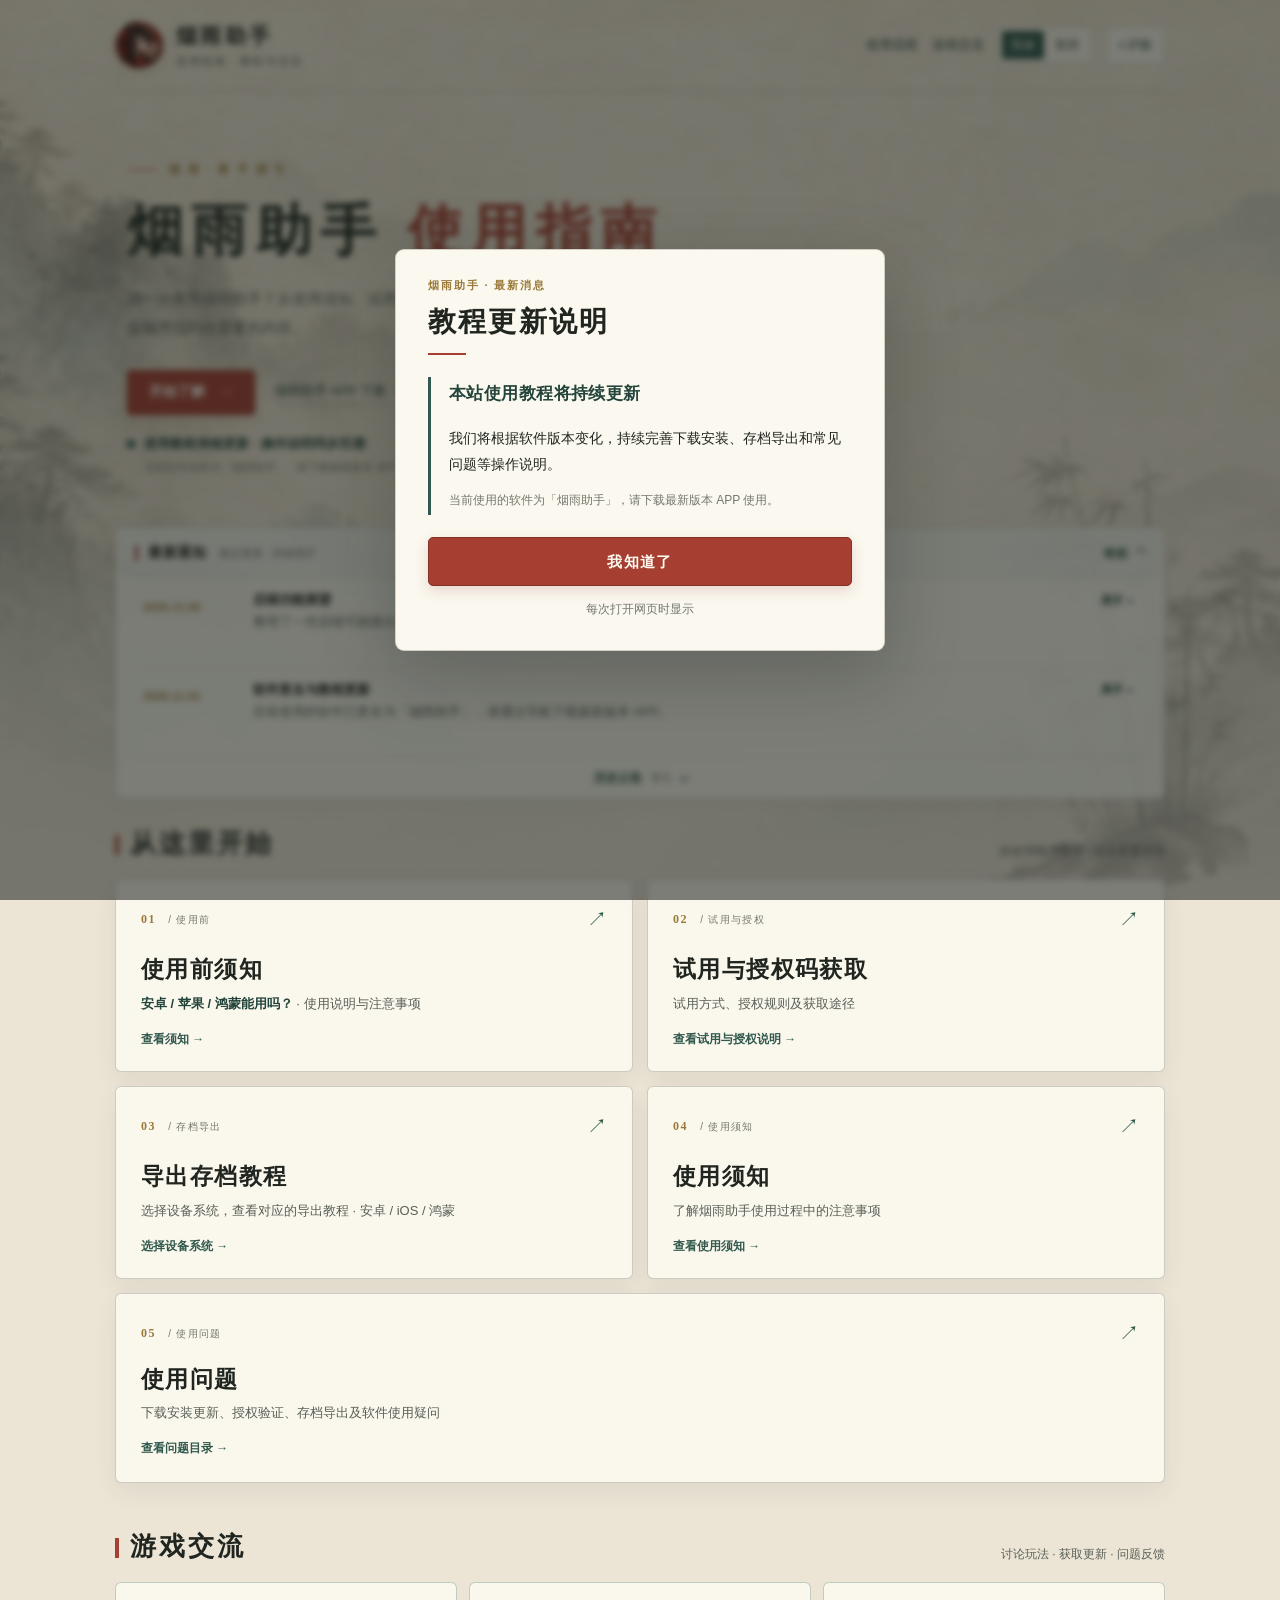
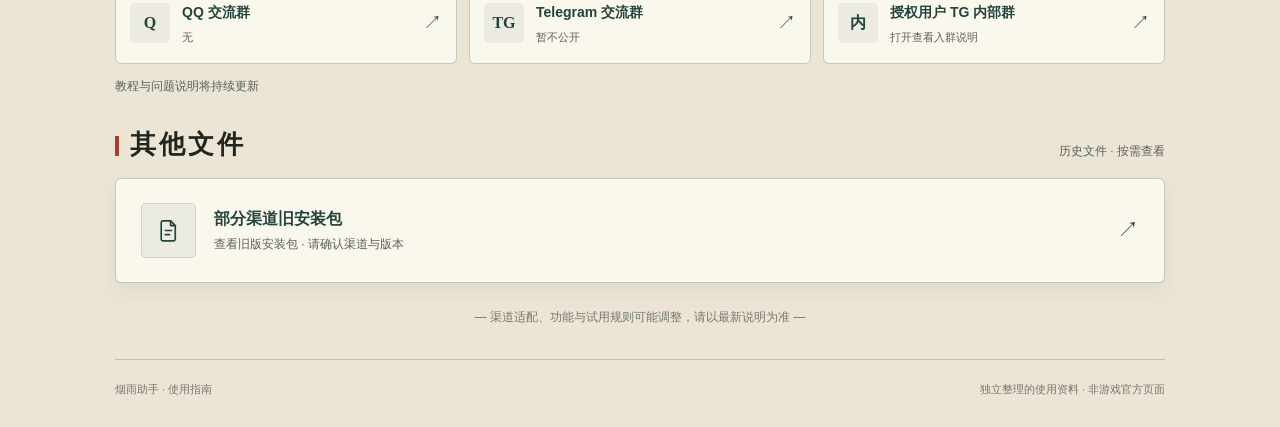
==== index.html @ 17c1c752 "Add files via upload" ====
<!DOCTYPE html>

<html data-theme="bright" lang="zh-CN">
<head>
<meta charset="utf-8"/>
<meta content="width=device-width,initial-scale=1" name="viewport"/>
<meta content="#ece5d6" name="theme-color"/>
<meta content="烟雨助手使用指南：使用前须知、试用与授权码获取、安卓/iOS/鸿蒙存档导出教程、使用须知、使用问题与游戏交流。" name="description"/>
<title>烟雨助手 · 使用指南</title>
<link href="assets/app-icon.png" rel="icon" type="image/png"/>
<link href="style.css?v=20261106-sales-reopen" rel="stylesheet"/>
</head>
<body>
<div class="wrap">
<header class="topbar">
<a aria-label="烟雨助手使用指南首页" class="brand" href="#top"><img alt="烟雨助手图标" class="brand-logo" src="assets/app-icon.png"/><span class="brand-titles"><span class="brand-title">烟雨助手</span><span class="brand-sub">使用指南 · 教程与交流</span></span></a>
<nav aria-label="页面导航" class="toplinks"><a href="#start">使用流程</a><a href="#community">游戏交流</a><div aria-label="语言切换" class="lang-switch" role="group"><button aria-pressed="true" class="lang-option" data-lang="simplified" type="button">简体</button><button aria-pressed="false" class="lang-option" data-lang="traditional" type="button">繁體</button></div><button aria-pressed="false" class="theme-btn" id="themeButton" type="button">☾ 护眼</button></nav>
</header>
<main id="top">
<section aria-labelledby="heroTitle" class="hero">
<div>
<div class="eyebrow">烟 雨 · 新 手 指 引</div>
<h1 id="heroTitle">烟雨助手 <em>使用指南</em></h1>
<p>第一次使用烟雨助手？从使用须知、试用授权到存档导出，<br class="desktop-only"/>按顺序找到你需要的内容。</p>
<div class="hero-actions"><a class="main-button" href="#start">开始了解 <span aria-hidden="true">→</span></a><button class="secondary-link download-trigger" data-modal="downloadModal" type="button">烟雨助手 APP 下载 ↗</button></div>
<div class="hero-micro-news" aria-label="网站动态">
  <p class="status-note"><span class="status-dot"></span><span id="heroSalesStatus">使用教程持续更新 · 操作说明同步完善</span></p>
  <p class="hero-update-note" id="heroUpdateNote">当前软件名称为「烟雨助手」 · 请下载最新版本 APP 使用</p>
</div>
</div>
</section>
<!-- 最新通知栏：默认展开，仅显示最新两条；历史公告可继续展开。正文在 config.js 的 bulletin.items 修改。 -->
<section class="bulletin-section" aria-label="最新通知">
  <details class="notice-board" id="latestBulletin" open>
    <summary class="notice-board-header">
      <span class="notice-board-heading"><span class="notice-board-accent" aria-hidden="true"></span><strong data-config-text="bulletin.title">最新通知</strong></span>
      <span class="notice-board-hint">最近更新 · 持续维护</span>
      <span class="notice-board-action"><span class="notice-board-action-text">收起</span><span class="notice-board-chevron" aria-hidden="true"></span></span>
    </summary>
    <div class="notice-board-content">
      <div class="notice-board-latest" id="latestNoticeList" aria-label="最近两条通知">
        <!-- 备用内容：正常访问时，script.js 根据 config.js 自动生成通知 -->
        <article class="notice-item">
          <div class="notice-item-meta"><time datetime="2026-11-05">2026.11.05</time></div>
          <div class="notice-item-main"><strong class="notice-item-title">后续功能展望</strong><p class="notice-item-text">整理了一些后续可能推出或优化的功能方向，供大家参考。具体功能和上线安排尚未确定，请以实际更新为准。</p></div>
        </article>
      </div>
      <details class="notice-history" id="historyBulletin">
        <summary class="notice-history-summary"><span>历史公告</span><span class="notice-history-count" id="historyBulletinCount"></span><span class="notice-history-chevron" aria-hidden="true"></span></summary>
        <div class="notice-history-list" id="historyNoticeList" aria-label="历史通知列表"><p class="notice-history-empty">暂无历史公告</p></div>
      </details>
    </div>
  </details>
</section>
<section aria-labelledby="flowTitle" class="flow-section" id="start">
<div class="section-head"><h2 id="flowTitle">从这里开始</h2><p>按使用顺序整理 · 点击查看详情</p></div>
<div class="card-grid">
<button class="nav-card" data-modal="noticeModal" type="button"><span class="card-head"><span class="num">01 <i>/ 使用前</i></span><span class="card-arrow">↗</span></span><span class="card-title">使用前须知</span><span class="card-desc">
  <strong style="color:var(--pine-deep);font-weight:700;">安卓 / 苹果 / 鸿蒙能用吗？</strong> · 使用说明与注意事项
</span><span class="card-foot">查看须知 →</span></button>
<button class="nav-card" data-modal="licenseModal" type="button"><span class="card-head"><span class="num">02 <i>/ 试用与授权</i></span><span class="card-arrow">↗</span></span><span class="card-title">试用与授权码获取</span><span class="card-desc">试用方式、授权规则及获取途径</span><span class="card-foot">查看试用与授权说明 →</span></button>
<button class="nav-card" data-modal="exportModal" id="exportCard" type="button"><span class="card-head"><span class="num">03 <i>/ 存档导出</i></span><span class="card-arrow">↗</span></span><span class="card-title">导出存档教程</span><span class="card-desc">选择设备系统，查看对应的导出教程 · 安卓 / iOS / 鸿蒙</span><span class="card-foot">选择设备系统 →</span></button>
<button class="nav-card feature-card" data-modal="featureModal" type="button"><span class="card-head"><span class="num">04 <i>/ 使用须知</i></span><span class="card-arrow">↗</span></span><span class="card-title">使用须知</span><span class="card-desc">了解烟雨助手使用过程中的注意事项</span><span class="card-foot">查看使用须知 →</span></button>
<button class="nav-card wide-card faq-entry" data-modal="faqModal" id="faqCard" type="button">
  <span class="card-head"><span class="num">05 <i>/ 使用问题</i></span><span class="card-arrow">↗</span></span>
  <span class="card-title">使用问题</span>
  <span class="card-desc">下载安装更新、授权验证、存档导出及软件使用疑问</span>
  <span class="card-foot">查看问题目录 →</span>
</button>
</div>
</section>
<section aria-labelledby="communityTitle" class="community" id="community"><div class="section-head"><h2 id="communityTitle">游戏交流</h2><p>讨论玩法 · 获取更新 · 问题反馈</p></div>
<div class="community-choices">
<button type="button" class="community-choice" id="qqCommunityButton" data-modal="qqCommunityModal">
<span class="community-icon">Q</span><span class="community-copy"><strong>QQ 交流群</strong><small data-config-text="community.qqCard">无</small></span><span class="community-arr">↗</span>
</button>
<button type="button" class="community-choice" id="tgCommunityButton" data-modal="tgCommunityModal">
<span class="community-icon">TG</span><span class="community-copy"><strong>Telegram 交流群</strong><small data-config-text="community.tgCard">暂不公开</small></span><span class="community-arr">↗</span>
</button>
<button type="button" class="community-choice" id="internalCommunityButton" data-modal="internalCommunityModal">
<span class="community-icon">内</span><span class="community-copy"><strong>授权用户 TG 内部群</strong><small data-config-text="community.internalCard">打开查看入群说明</small></span><span class="community-arr">↗</span>
</button>
</div>
<div class="community-bottom"><span id="communitySalesNote" data-config-text="sales.communityNote">教程与问题说明将持续更新</span></div></section>
<!-- 其他文件：文字和网址统一在 config.js 中修改；结构在此维护 -->
<section class="other-files" id="otherFiles" aria-labelledby="otherFilesTitle">
  <div class="section-head">
    <h2 id="otherFilesTitle" data-config-text="legacyFiles.heading">其他文件</h2>
    <p data-config-text="legacyFiles.caption">历史文件 · 按需查看</p>
  </div>
  <a class="other-file-card" href="#" id="legacyPackageLink" rel="noopener noreferrer" target="_blank">
    <span class="other-file-icon" aria-hidden="true">
      <svg viewBox="0 0 24 24" width="25" height="25" fill="none" stroke="currentColor" stroke-width="1.6" stroke-linecap="round" stroke-linejoin="round">
        <path d="M6.5 2.75H14l4.5 4.5v13A1.75 1.75 0 0 1 16.75 22h-10A1.75 1.75 0 0 1 5 20.25V4.5a1.75 1.75 0 0 1 1.5-1.75Z" />
        <path d="M14 2.75v4.5h4.5M9 12h6M9 16h4" />
      </svg>
    </span>
    <span class="other-file-copy">
      <strong data-config-text="legacyFiles.title">部分渠道旧安装包</strong>
      <small data-config-text="legacyFiles.description">查看旧版安装包 · 请确认渠道与版本</small>
    </span>
    <span class="other-file-arrow" aria-hidden="true">↗</span>
  </a>
</section>
<p class="bottom-tip">— 渠道适配、功能与试用规则可能调整，请以最新说明为准 —</p>
</main>
<footer class="footer"><span>烟雨助手 · 使用指南</span><span>独立整理的使用资料 · 非游戏官方页面</span></footer>
</div>
<dialog aria-labelledby="noticeTitle" class="modal" id="noticeModal"><div class="modal-top"><span class="modal-kicker">01 / 使用前须知</span><button aria-label="关闭" class="close" data-close="" type="button">×</button></div><div class="modal-body"><h2 id="noticeTitle">使用前须知</h2><p>第一次使用前，请先了解以下内容：</p>
<div style="margin: 22px 0 28px;">
<div style="margin-bottom: 22px;">
<div style="font-size: 19px; font-weight: bold; color: #294b40; margin-bottom: 8px;">
      ① 使用支持情况
    </div>
<div style="font-size: 15px; line-height: 1.9; color: #62665f;">
      不同系统及游戏渠道的适配情况可能发生变化，请查看下方「最新说明」中的《关于适配渠道」。
      一般所有系统的所有渠道后续都可以使用。
    </div>
</div>
<div>
<div style="font-size: 19px; font-weight: bold; color: #294b40; margin-bottom: 8px;">
      ② 授权码使用
    </div>
<div style="font-size: 15px; line-height: 1.9; color: #62665f;">
      关于授权码的使用规则、绑定方式及注意事项，请观看下方「最新说明」中的快速入门视频。
    </div>
</div>
</div>
<div class="modal-actions"><a class="main-button" href="#" id="noticeIntroLink" rel="noopener noreferrer" target="_blank">查看初次使用说明 ↗</a><button class="ghost-btn" data-close="" type="button">返回导航</button></div></div></dialog>
<dialog aria-labelledby="featureTitle" class="modal" id="featureModal">
  <div class="modal-top"><span class="modal-kicker">04 / 使用须知</span><button aria-label="关闭" class="close" data-close="" type="button">×</button></div>
  <div class="modal-body feature-modal-body">
    <h2 id="featureTitle">使用须知</h2>
    <p class="feature-summary">查看烟雨助手使用过程中的相关说明和注意事项，使用前建议先了解。</p>
    <div class="modal-actions">
      <a class="main-button" href="#" id="trialLink" rel="noopener noreferrer" target="_blank">查看使用须知 ↗</a>
      <button class="ghost-btn" data-close="" type="button">返回导航</button>
    </div>
  </div>
</dialog>
<dialog aria-labelledby="licenseTitle" class="modal" id="licenseModal">
  <div class="modal-top"><span class="modal-kicker">02 / 试用与授权</span><button aria-label="关闭" class="close" data-close="" type="button">×</button></div>
  <div class="modal-body">
    <h2 id="licenseTitle">试用与授权码获取</h2>
    <p class="license-intro">选择需要了解的内容，查看对应规则和获取方式。</p>
    <div aria-label="试用与授权码入口" class="license-choices">
      <a class="license-choice license-choice-guide" href="#" id="trialGuideLink" rel="noopener noreferrer" target="_blank">
        <span class="license-choice-index">2.1 / 试用</span>
        <strong>试用说明</strong>
        <small>了解试用方式与体验规则</small>
        <span aria-hidden="true" class="license-choice-arrow">↗</span>
      </a>
      <a class="license-choice license-choice-guide" href="#" id="licenseGuideLink" rel="noopener noreferrer" target="_blank">
        <span class="license-choice-index">2.2 / 授权</span>
        <strong>授权码获取</strong>
        <small>期限、次数、绑定规则及获取方式</small>
        <span aria-hidden="true" class="license-choice-arrow">↗</span>
      </a>
    </div>
    <!-- 店铺恢复购买：仅在 02 弹窗保留购买入口，网址由 config.js 中 storeUrl 管理 -->
    <div class="store-entry-row" aria-label="店铺入口">
      <span class="store-entry-caption" data-config-text="sales.entryPrefix">店铺入口</span>
      <a class="store-entry-link" id="storeLink" href="#" target="_blank" rel="noopener noreferrer" aria-label="前往闲鱼店铺购买授权码">
        <span data-config-text="sales.entryName">闲鱼店铺</span>
        <span class="store-entry-status" data-config-text="sales.badge">开放购买</span>
        <span class="store-entry-arrow" aria-hidden="true">↗</span>
      </a>
    </div>
    <p class="license-state-note" id="licenseStateNotice" data-config-text="sales.notice" role="status">授权码已恢复购买，可点击闲鱼店铺查看详情。</p>
    <div class="modal-actions"><button class="ghost-btn" data-close="" type="button">返回导航</button></div>
  </div>
</dialog>
<dialog aria-labelledby="exportModalTitle" class="modal export-modal" id="exportModal">
<div class="modal-top"><span class="modal-kicker">03 / 存档导出教程</span><button aria-label="关闭" class="close" data-close="" type="button">×</button></div>
<div class="modal-body">
<h2 id="exportModalTitle">请选择设备系统</h2>
<p class="export-intro">选择自己的设备系统，查看对应教程。</p>
<div class="export-options">
<a class="export-option" href="#" id="androidTutorialLink" rel="noopener noreferrer" target="_blank"><span class="export-symbol">安</span><span class="export-option-text"><strong>安卓</strong><small>Android · 查看导出教程</small></span><span aria-hidden="true" class="export-arrow">↗</span></a>
<a class="export-option" href="#" id="iosTutorialLink" rel="noopener noreferrer" target="_blank"><span class="export-symbol">苹</span><span class="export-option-text"><strong>苹果</strong><small>iOS · 查看导出教程</small></span><span aria-hidden="true" class="export-arrow">↗</span></a>
<a class="export-option" href="#" id="harmonyTutorialLink" rel="noopener noreferrer" target="_blank"><span class="export-symbol">鸿</span><span class="export-option-text"><strong>鸿蒙</strong><small>HarmonyOS · 查看相关说明</small></span><span aria-hidden="true" class="export-arrow">↗</span></a>
</div><div class="export-assistance">
<span class="export-assistance-caption">不方便自己操作？</span>
<a class="export-option export-option-manual" href="#" id="manualTutorialLink" rel="noopener noreferrer" target="_blank">
<span class="export-symbol">代</span><span class="export-option-text"><strong>人工代导</strong><small>人工代导专用入口 · 您只需等待结果</small></span><span aria-hidden="true" class="export-arrow">↗</span>
</a>
</div>
<p class="export-note">使用前请确认渠道支持情况，教程存在不代表当前已适配。</p>
<div class="modal-actions"><button class="ghost-btn" data-close="" type="button">返回导航</button></div>
</div>
</dialog>

<dialog aria-labelledby="faqModalTitle" class="modal faq-modal" id="faqModal">
  <div class="modal-top"><span class="modal-kicker">05 / 使用问题</span><button aria-label="关闭" class="close" data-close="" type="button">×</button></div>
  <div class="modal-body">
    <h2 id="faqModalTitle">使用问题目录</h2>
    <p class="faq-modal-intro">选择遇到的问题类型，查看对应说明。</p>
    <nav class="faq-directory" aria-label="使用问题分类">
      <a class="faq-directory-link" href="#" id="faqDownloadLink" target="_blank" rel="noopener noreferrer">
        <span class="faq-directory-num">01</span><span class="faq-directory-copy"><strong>下载 / 安装 / 更新问题</strong><small>下载失败、安装异常、无法更新等</small></span><span class="faq-directory-arrow" aria-hidden="true">↗</span>
      </a>
      <a class="faq-directory-link" href="#" id="faqLicenseVerifyLink" target="_blank" rel="noopener noreferrer">
        <span class="faq-directory-num">02</span><span class="faq-directory-copy"><strong>授权码验证失败问题</strong><small>验证卡住、验证报错、无法进入软件等</small></span><span class="faq-directory-arrow" aria-hidden="true">↗</span>
      </a>
      <a class="faq-directory-link" href="#" id="faqExportFailureLink" target="_blank" rel="noopener noreferrer">
        <span class="faq-directory-num">03</span><span class="faq-directory-copy"><strong>导出存档失败问题</strong><small>捕获异常、导出报错、无法获取存档等</small></span><span class="faq-directory-arrow" aria-hidden="true">↗</span>
      </a>
      <a class="faq-directory-link" href="#" id="faqUsageLink" target="_blank" rel="noopener noreferrer">
        <span class="faq-directory-num">04</span><span class="faq-directory-copy"><strong>软件使用问题</strong><small>功能不会用、操作疑问、结果看不懂等</small></span><span class="faq-directory-arrow" aria-hidden="true">↗</span>
      </a>
    </nav>
    <p class="faq-modal-note">打开说明文档后，可通过文档目录查看对应章节。</p>
    <div class="modal-actions">
      <a class="main-button" href="#" id="faqMore" target="_blank" rel="noopener noreferrer">查看完整问题说明 ↗</a>
      <button class="ghost-btn" data-close="" type="button">返回导航</button>
    </div>
  </div>
</dialog>

<dialog class="modal community-info-modal" id="qqCommunityModal" aria-labelledby="qqCommunityTitle">
  <div class="modal-top"><span class="modal-kicker">游戏交流 / QQ</span><button type="button" class="close" data-close aria-label="关闭">×</button></div>
  <div class="modal-body"><h2 id="qqCommunityTitle">QQ 交流群</h2>
    <p data-config-text="community.qqModal">无 QQ 交流群。</p>
    <div class="modal-actions"><button class="ghost-btn" type="button" data-close>返回导航</button></div>
  </div>
</dialog>
<dialog class="modal community-info-modal" id="tgCommunityModal" aria-labelledby="tgCommunityTitle">
  <div class="modal-top"><span class="modal-kicker">游戏交流 / Telegram</span><button type="button" class="close" data-close aria-label="关闭">×</button></div>
  <div class="modal-body"><h2 id="tgCommunityTitle">Telegram 交流群</h2>
    <p data-config-text="community.tgModal">暂不公开，有需要的小伙伴自己找群友拉一下吧。</p>
    <div class="modal-actions"><button class="ghost-btn" type="button" data-close>返回导航</button></div>
  </div>
</dialog>
<dialog class="modal community-info-modal" id="internalCommunityModal" aria-labelledby="internalCommunityTitle">
  <div class="modal-top"><span class="modal-kicker">游戏交流 / Telegram</span><button type="button" class="close" data-close aria-label="关闭">×</button></div>
  <div class="modal-body"><h2 id="internalCommunityTitle">授权用户 TG 内部群</h2>
    <p data-config-text="community.internalModal">已有授权用户的 Telegram 内部交流群，付费用户请在 TG 交流群联系机器人“步惊云”入群。</p>
    <div class="modal-actions"><button class="ghost-btn" type="button" data-close>返回导航</button></div>
  </div>
</dialog>
<dialog aria-labelledby="downloadTitle" class="modal" id="downloadModal">
<div class="modal-top"><span class="modal-kicker">烟雨助手 · 下载说明</span><button aria-label="关闭" class="close" data-close="" type="button">×</button></div>
<div class="modal-body">
<h2 id="downloadTitle">烟雨助手 APP 下载</h2>
<p>点击下方按钮，将前往烟雨助手 APP 下载页面。</p>
<div class="guide-box download-help">
<strong>下载链接打不开怎么办？</strong>
<ol>
<li><b>在微信、QQ、闲鱼 等应用内打不开：</b>尝试选择“在浏览器中打开”，或复制下载链接到手机自带浏览器、Chrome、Edge 等浏览器。</li>
<li><b>页面无法加载或下载失败：</b>检查网络连接、稍后重试或进群拿安装包。</li>
<li><b>安装时出现安全提示：</b>询问AI如何避免被电脑当成威胁（比如短暂关掉360安全中心等）。</li>
</ol>
</div>
<div class="modal-actions">
<a class="main-button" href="#" id="appDownloadLink" rel="noopener noreferrer" target="_blank">前往下载 ↗</a>
<button class="ghost-btn" id="copyDownloadLink" type="button">复制下载链接</button>
<button class="ghost-btn" data-close="" type="button">返回导航</button>
</div>
<p aria-live="polite" class="smallprint" id="downloadHint" role="status">如无法直接打开，可复制链接后在浏览器中粘贴访问。</p>
<p class="download-url-fallback" hidden="" id="downloadUrlFallback"></p>
</div>
</dialog>
<!-- 教程更新说明：文字在 config.js 的 editableTexts.announcement 中统一维护 -->
<dialog aria-labelledby="dailyAnnouncementTitle" aria-describedby="dailyAnnouncementCopy" class="modal daily-announcement-modal" id="dailyAnnouncementModal">
  <div class="modal-top">
    <span class="modal-kicker" data-config-text="announcement.kicker">烟雨助手 · 最新消息</span>
  </div>
  <div class="modal-body">
    <h2 id="dailyAnnouncementTitle" data-config-text="announcement.title" tabindex="-1" autofocus>教程更新说明</h2>
    <div class="daily-announcement-copy" id="dailyAnnouncementCopy">
      <p class="announcement-lead" data-config-text="announcement.line1">本站使用教程将持续更新</p>
      <p class="announcement-secondary" data-config-text="announcement.line2">我们将根据软件版本变化，持续完善下载安装、存档导出和常见问题等操作说明。</p>
      <p class="announcement-tertiary" data-config-text="announcement.line3">当前使用的软件为「烟雨助手」，请下载最新版本 APP 使用。</p>
    </div>
    <div class="modal-actions">
      <button class="main-button" data-close="" data-config-text="announcement.confirm" type="button">我知道了</button>
    </div>
    <p class="daily-announcement-hint" data-config-text="announcement.hint">每次打开网页时显示</p>
  </div>
</dialog>
<script src="config.js?v=20261106-sales-reopen"></script><script src="lang-map.js"></script><script src="script.js?v=20261106-sales-reopen"></script>
</body></html>
---- style.css ----
/* 观星导航：从所提供客户端的水墨视觉体系提取配色，重新设计网页布局 */
:root{color-scheme:light;--paper:#ece5d6;--paper-raised:#fbf8ef;--paper-soft:#e8dfcd;--ink:#20251f;--muted:#596057;--muted-light:#74786d;--line:rgba(40,50,43,.22);--pine:#31594d;--pine-deep:#23443b;--red:#a63f31;--red-deep:#843126;--gold:#9a7838;--shadow:rgba(57,48,36,.12);--serif:"Noto Serif CJK SC","Noto Serif SC","Source Han Serif SC","Songti SC",STSong,serif;--sans:"Noto Sans CJK SC","Noto Sans SC","Microsoft YaHei","PingFang SC",sans-serif}
*{box-sizing:border-box}html{scroll-behavior:smooth}body{min-width:320px;margin:0;background:var(--paper);color:var(--ink);font-family:var(--sans);line-height:1.7;isolation:isolate;position:relative}body::before{content:"";position:fixed;inset:0;z-index:-2;background:linear-gradient(180deg,rgba(236,229,214,.10),rgba(236,229,214,.20) 35%,var(--paper) 99%),url("assets/ink-mountains.webp") center top/cover no-repeat;opacity:.9;pointer-events:none}body::after{content:"";position:fixed;z-index:-1;right:0;bottom:0;width:min(42vw,550px);aspect-ratio:1326/1187;background:url("assets/ink-bamboo-slope.webp") right bottom/contain no-repeat;mix-blend-mode:multiply;opacity:.21;pointer-events:none}
button,a{font:inherit}button{cursor:pointer}a{color:inherit}button:focus-visible,a:focus-visible,summary:focus-visible{outline:2px solid var(--red);outline-offset:3px}button:disabled{cursor:not-allowed}.wrap{width:min(1050px,calc(100% - 52px));margin-inline:auto}.topbar{position:relative;z-index:2;display:flex;align-items:center;justify-content:space-between;gap:20px;min-height:92px;border-bottom:1px solid var(--line)}.brand{display:flex;align-items:center;gap:12px;text-decoration:none;min-width:0}.brand-logo{width:49px;height:49px;border-radius:50%;object-fit:cover;box-shadow:0 2px 10px rgba(83,42,28,.18)}.brand-titles{display:flex;flex-direction:column;line-height:1.2;gap:5px}.brand-title{font:700 21px var(--serif);letter-spacing:.16em}.brand-sub{font-size:11px;color:var(--muted);letter-spacing:.14em}.toplinks{display:flex;align-items:center;gap:23px}.toplinks a{text-decoration:none;color:var(--pine-deep);font-size:13px;white-space:nowrap}.toplinks a:hover{color:var(--red)}.theme-btn{border:1px solid var(--line);border-radius:4px;background:rgba(251,248,239,.8);color:var(--pine-deep);padding:7px 12px;min-height:36px;font-size:12px;white-space:nowrap}.theme-btn:hover{border-color:var(--pine)}
.hero{display:flex;align-items:center;padding:68px 12px 55px;min-height:335px}.hero>div{max-width:680px}.eyebrow{display:flex;align-items:center;gap:12px;font-size:11px;font-weight:700;letter-spacing:.22em;color:var(--gold)}.eyebrow::before{content:"";width:30px;height:1px;background:var(--red)}.hero h1{margin:13px 0 14px;font:700 clamp(35px,4.7vw,56px)/1.4 var(--serif);letter-spacing:.15em;color:#202920;text-shadow:0 1px 0 rgba(255,255,255,.65)}.hero h1 em{font-style:normal;color:var(--red)}.hero p{margin:0;color:var(--muted);font-size:15px;line-height:1.95}.hero-actions{display:flex;align-items:center;gap:20px;margin-top:27px;flex-wrap:wrap}.main-button{display:inline-flex;align-items:center;justify-content:center;gap:14px;min-height:45px;border:1px solid var(--red-deep);border-radius:4px;background:var(--red);color:#fffaf0;padding:9px 21px;text-decoration:none;font-size:14px;font-weight:600;box-shadow:0 5px 14px rgba(132,49,38,.16);transition:background .2s,transform .2s}.main-button:hover{background:var(--red-deep);transform:translateY(-1px)}.secondary-link{font-size:13px;color:var(--pine-deep);text-decoration:none;border-bottom:1px solid rgba(49,89,77,.4);padding-bottom:2px}.secondary-link:hover{color:var(--red);border-color:var(--red)}.status-note{display:flex;align-items:center;gap:9px;margin-top:21px!important;color:var(--muted-light)!important;font-size:12px!important}.status-dot{width:7px;height:7px;display:inline-block;border-radius:50%;background:var(--pine);flex:none}
.section-head{display:flex;justify-content:space-between;align-items:end;gap:12px;margin-bottom:18px}.section-head h2{margin:0;font:700 26px var(--serif);letter-spacing:.11em}.section-head h2::before{content:"";display:inline-block;width:4px;height:20px;background:var(--red);margin-right:11px;vertical-align:-3px}.section-head p{margin:0;color:var(--muted);font-size:12px}.flow-section{scroll-margin-top:30px;padding-bottom:18px}.card-grid{display:grid;grid-template-columns:repeat(2,minmax(0,1fr));gap:14px}.nav-card{position:relative;display:flex;flex-direction:column;align-items:stretch;min-height:174px;padding:22px 25px;border:1px solid var(--line);border-radius:6px;background:rgba(251,248,239,.94);box-shadow:0 9px 24px rgba(57,48,36,.07);backdrop-filter:blur(5px);text-align:left;color:var(--ink);overflow:hidden;transition:background .18s,border-color .18s,box-shadow .18s,transform .18s}.nav-card:hover{border-color:rgba(49,89,77,.52);background:rgba(255,252,244,.98);box-shadow:0 12px 28px rgba(57,48,36,.12);transform:translateY(-2px)}.nav-card::after{content:"";position:absolute;left:25px;bottom:0;width:58px;height:2px;background:var(--red);transform:scaleX(0);transform-origin:left;transition:transform .2s}.nav-card:hover::after{transform:scaleX(1)}.nav-card .card-head{display:flex;align-items:center;justify-content:space-between}.num{color:var(--gold);font:700 12px var(--serif);letter-spacing:.12em}.num i{font-style:normal;font:400 10px var(--sans);letter-spacing:.13em;color:var(--muted-light);margin-left:8px}.card-arrow{color:var(--pine);font-size:20px;font-weight:300}.card-title{display:flex;align-items:center;gap:10px;margin-top:18px;font:700 23px var(--serif);letter-spacing:.06em}.card-desc{margin-top:8px;color:var(--muted);font-size:13px;line-height:1.65}.card-foot{margin-top:auto;padding-top:14px;font-size:12px;color:var(--pine);font-weight:600}.tiny-tag{display:inline-block;margin-left:4px;padding:2px 7px;border:1px solid rgba(166,63,49,.3);border-radius:3px;background:rgba(166,63,49,.07);color:var(--red-deep);font:500 11px var(--sans);letter-spacing:0;vertical-align:2px}.tiny-tag[hidden]{display:none}.wide-card{grid-column:1/-1;min-height:0;padding:0}.wide-trigger{display:block;width:100%;border:0;background:none;color:inherit;text-align:left;padding:22px 25px 24px;cursor:pointer}.wide-trigger .card-title{margin-top:14px}.wide-trigger .card-desc{margin-top:7px}.wide-trigger:hover .card-arrow{color:var(--red)}.wide-card[aria-expanded="true"]{border-color:rgba(49,89,77,.5)}.wide-card[aria-expanded="true"] .card-arrow{transform:rotate(180deg)}.expand-panel{border-top:1px solid var(--line);padding:17px 25px 21px;background:rgba(238,232,219,.48)}.expand-panel[hidden]{display:none}.platform-grid{display:grid;grid-template-columns:repeat(3,minmax(0,1fr));gap:11px}.platform-btn{display:flex;align-items:center;gap:12px;min-height:75px;padding:12px 14px;border:1px solid var(--line);border-radius:4px;background:rgba(251,248,239,.92);text-align:left;color:var(--ink);transition:border-color .15s,background .15s}.platform-btn:hover{border-color:var(--pine);background:var(--paper-raised)}.platform-symbol{flex:0 0 34px;height:34px;display:grid;place-items:center;border:1px solid rgba(49,89,77,.25);border-radius:4px;background:rgba(49,89,77,.065);color:var(--pine);font:700 17px var(--serif)}.platform-copy{display:flex;flex-direction:column;gap:2px;min-width:0}.platform-copy strong{font-size:14px}.platform-copy small{font-size:11px;color:var(--muted)}.panel-note{margin:13px 0 0;color:var(--muted);font-size:12px}.faq-list{display:grid;gap:0}.faq-list details{border-bottom:1px solid var(--line)}.faq-list details:last-child{border-bottom:0}.faq-list summary{cursor:pointer;min-height:48px;padding:10px 4px;font-size:14px;font-weight:600;color:var(--pine-deep)}.faq-list details p{margin:0 0 14px;padding:0 4px;color:var(--muted);font-size:13px;line-height:1.8}.more-link{display:inline-block;margin-top:15px;color:var(--red-deep);font-size:13px;text-decoration:none;border-bottom:1px solid rgba(166,63,49,.36)}.more-link:hover{border-color:var(--red)}
.community{padding:28px 0 0;scroll-margin-top:24px}.community-panel{position:relative;display:flex;align-items:center;justify-content:space-between;gap:22px;min-height:148px;padding:26px 32px;border:1px solid rgba(49,89,77,.35);border-radius:6px;background:linear-gradient(110deg,rgba(235,238,228,.97),rgba(251,248,239,.94));box-shadow:0 8px 22px rgba(57,48,36,.07);overflow:hidden}.community-panel::after{content:"江湖";position:absolute;right:150px;top:-38px;font:700 130px var(--serif);color:rgba(49,89,77,.05);pointer-events:none}.community-panel h3{position:relative;z-index:1;margin:0 0 8px;font:700 23px var(--serif);color:var(--pine-deep);letter-spacing:.09em}.community-panel p{position:relative;z-index:1;margin:0;color:var(--muted);font-size:13px;line-height:1.8}.community-panel .main-button{flex:0 0 auto;background:var(--pine);border-color:var(--pine-deep)}.community-panel .main-button:hover{background:var(--pine-deep)}.bottom-tip{margin:24px 0 0;text-align:center;color:var(--muted-light);font-size:12px}.footer{display:flex;justify-content:space-between;gap:20px;margin-top:32px;padding:20px 0 28px;border-top:1px solid var(--line);font-size:11px;color:var(--muted-light)}
.modal{position:fixed;inset:0;width:min(600px,calc(100% - 32px));max-height:min(84vh,760px);margin:auto;padding:0;border:1px solid rgba(40,50,43,.35);border-radius:7px;background:var(--paper-raised);color:var(--ink);box-shadow:0 24px 80px rgba(20,24,21,.3);overflow:auto}.modal::backdrop{background:rgba(20,26,22,.55);backdrop-filter:blur(3px)}.modal-top{display:flex;align-items:center;justify-content:space-between;gap:10px;padding:19px 27px 0}.modal-kicker{font:700 11px var(--sans);letter-spacing:.18em;color:var(--gold)}.close{width:33px;height:33px;display:grid;place-items:center;border:1px solid var(--line);border-radius:50%;background:transparent;color:var(--muted);font-size:22px;line-height:1}.close:hover{border-color:var(--red);color:var(--red)}.modal-body{padding:6px 28px 28px}.modal h2{margin:5px 0 13px;font:700 29px var(--serif);letter-spacing:.08em}.modal h2::after{content:"";display:block;width:40px;height:2px;background:var(--red);margin-top:11px}.modal p,.modal li{font-size:14px;color:var(--muted);line-height:1.85}.modal ul{padding-left:20px;margin:12px 0}.modal li{padding-bottom:6px}.modal-actions{display:flex;align-items:center;gap:12px;flex-wrap:wrap;margin-top:24px}.ghost-btn{min-height:45px;padding:9px 18px;border:1px solid var(--line);border-radius:4px;background:transparent;color:var(--pine-deep);font-size:13px}.ghost-btn:hover{background:var(--paper-soft)}.notice-box{border-left:3px solid var(--red);background:rgba(166,63,49,.055);padding:13px 15px;margin:15px 0}.notice-box strong{display:block;color:var(--red-deep);font-size:14px}.notice-box p{margin:4px 0 0;font-size:13px}.feature-points{display:grid;grid-template-columns:repeat(3,minmax(0,1fr));gap:9px;margin:17px 0}.feature-point{padding:14px 11px;border:1px solid var(--line);background:rgba(232,223,205,.36);border-radius:4px}.feature-point strong{display:block;color:var(--pine-deep);font-size:14px;margin-bottom:4px}.feature-point span{display:block;color:var(--muted);font-size:12px;line-height:1.65}.smallprint{font-size:12px!important;color:var(--muted-light)!important;margin:12px 0 0}.guide-box{border:1px solid var(--line);border-radius:4px;padding:12px 16px;background:rgba(232,223,205,.32)}.guide-box strong{font-size:14px;color:var(--pine-deep)}.guide-box p{margin:5px 0 0;font-size:13px}
/* 护眼模式沿用软件内的深色水墨素材 */
html[data-theme="care"]{color-scheme:dark;--paper:#17191b;--paper-raised:#25272a;--paper-soft:#323334;--ink:#e8e4dc;--muted:#b7b5b0;--muted-light:#989b9a;--line:rgba(202,207,202,.2);--pine:#9fc5b8;--pine-deep:#b8d5cb;--red:#ca7463;--red-deep:#df9787;--gold:#c2ab83;--shadow:rgba(0,0,0,.28)}html[data-theme="care"] body{background:var(--paper)}html[data-theme="care"] body::before{background:linear-gradient(180deg,rgba(18,19,22,.18),rgba(18,19,22,.48) 45%,var(--paper) 100%),url("assets/ink-mist-characters-care.webp") center top/cover no-repeat;opacity:1}html[data-theme="care"] body::after{display:none}html[data-theme="care"] .hero h1{color:var(--ink);text-shadow:none}html[data-theme="care"] .nav-card{background:rgba(37,39,42,.94)}html[data-theme="care"] .nav-card:hover{background:rgba(49,51,54,.98)}html[data-theme="care"] .community-panel{background:linear-gradient(115deg,rgba(35,48,43,.97),rgba(37,39,42,.95))}html[data-theme="care"] .main-button{background:#a95345;border-color:#b86857;color:#fff8ee}html[data-theme="care"] .community-panel .main-button{background:#31594d;border-color:#7ca596;color:#fff8ee}html[data-theme="care"] .theme-btn{background:rgba(37,39,42,.82);color:var(--ink)}html[data-theme="care"] .notice-box{background:rgba(202,116,99,.08)}html[data-theme="care"] .expand-panel{background:rgba(40,42,44,.72)}html[data-theme="care"] .platform-btn{background:rgba(34,36,39,.92);color:var(--ink)}html[data-theme="care"] .platform-btn:hover{background:rgba(52,54,56,.98)}html[data-theme="care"] .feature-point{background:rgba(255,255,255,.035)}html[data-theme="care"] .guide-box{background:rgba(255,255,255,.035)}
@media(max-width:850px){.toplinks{gap:12px}.toplinks a{display:none}.hero{padding-top:52px}.community-panel{padding:24px}}
@media(max-width:620px){.wrap{width:calc(100% - 28px)}.topbar{min-height:76px}.brand-logo{width:43px;height:43px}.brand-title{font-size:18px}.brand-sub{font-size:10px}.hero{display:block;min-height:0;padding:48px 6px 36px}.hero h1{font-size:37px;letter-spacing:.09em}.hero p{font-size:13px}.hero-actions{margin-top:23px}.status-note{margin-top:18px!important}.section-head{align-items:start}.section-head h2{font-size:23px}.section-head p{font-size:11px}.card-grid{grid-template-columns:1fr;gap:11px}.nav-card{min-height:146px;padding:19px 20px}.nav-card.wide-card{min-height:0;padding:0}.card-title{margin-top:12px;font-size:21px}.wide-trigger{padding:18px 20px 20px}.wide-card{min-height:0}.expand-panel{padding:14px 17px 17px}.platform-grid{grid-template-columns:1fr;gap:8px}.platform-btn{min-height:62px}.community{padding-top:25px}.community-panel{display:block;padding:24px 20px}.community-panel h3{font-size:21px}.community-panel .main-button{margin-top:18px;width:100%}.footer{display:block;text-align:center}.footer span{display:block;margin-bottom:5px}.modal-body{padding:4px 21px 22px}.modal-top{padding:17px 20px 0}.modal h2{font-size:25px}.feature-points{grid-template-columns:1fr}.feature-point{padding:11px 13px}.modal-actions>*{flex:1 1 auto}.toplinks{gap:8px}.theme-btn{padding:6px 10px}}

/* 简体 / 繁體：与护眼按钮统一的轻量化控制 */
.toplinks{gap:14px}
.lang-switch{display:inline-flex;align-items:center;gap:2px;padding:3px;border:1px solid var(--line);border-radius:4px;background:rgba(251,248,239,.72);white-space:nowrap}
.lang-option{border:0;border-radius:3px;padding:5px 9px;background:transparent;color:var(--muted);font-size:12px;line-height:1.45;min-height:28px;white-space:nowrap}
.lang-option[aria-pressed="true"]{background:var(--pine);color:#fffaf0;box-shadow:0 1px 4px rgba(35,68,59,.14)}
.lang-option:hover:not([aria-pressed="true"]){background:rgba(49,89,77,.08);color:var(--pine-deep)}
html[data-theme="care"] .lang-switch{background:rgba(37,39,42,.82)}
html[data-theme="care"] .lang-option[aria-pressed="true"]{background:#31594d;color:#fff8ee}
@media(max-width:620px){.toplinks{gap:7px}.lang-option{padding:5px 7px}.theme-btn{padding:6px 8px}.topbar{gap:8px}}
@media(max-width:390px){.brand-logo{width:36px;height:36px}.brand{gap:7px}.brand-title{font-size:16px;letter-spacing:.08em}.brand-sub{font-size:9px;letter-spacing:0}.lang-option{padding:5px 6px}.toplinks{gap:5px}}

@media(prefers-reduced-motion:reduce){html{scroll-behavior:auto}*,*::before,*::after{transition:none!important}}

/* APP 下载入口与二次确认弹窗 */
.download-trigger{border:0;border-bottom:1px solid rgba(49,89,77,.4);border-radius:0;background:transparent;padding:0 0 2px;line-height:1.7;white-space:nowrap}
.download-trigger:hover{border-color:var(--red)}
.download-help{margin-top:17px}
.download-help ol{margin:8px 0 0;padding-left:21px}
.download-help li{padding-bottom:8px;font-size:13px;line-height:1.8}
.download-help li:last-child{padding-bottom:0}
.download-help li b{color:var(--pine-deep);font-weight:650}
.main-button.is-disabled{background:var(--muted-light);border-color:var(--muted-light);opacity:.75;cursor:not-allowed;pointer-events:none;box-shadow:none}
.download-url-fallback{font-size:12px!important;word-break:break-all;user-select:all;padding:10px;border:1px dashed var(--line);border-radius:4px;background:var(--paper-soft)}
.download-url-fallback[hidden]{display:none}
@media(max-width:620px){.download-help ol{padding-left:19px}.download-help li{font-size:12px}}

/* 02 功能与试用：三个简短关键词，保持初次说明与功能试用两个独立入口 */
.feature-modal-body .feature-summary{margin:3px 0 18px;line-height:1.8}
.feature-modal-body .feature-points{margin:0 0 20px;gap:10px}
.feature-modal-body .feature-point{display:flex;align-items:center;justify-content:center;text-align:center;min-height:64px;padding:12px 7px;background:rgba(232,223,205,.28)}
.feature-modal-body .feature-point strong{margin:0;font-size:14px;font-weight:650;letter-spacing:.025em}
.feature-beginner-tip{display:flex;align-items:center;gap:5px 7px;flex-wrap:wrap;padding:12px 0 0;border-top:1px solid var(--line);color:var(--muted);font-size:13px}
.feature-beginner-tip a{color:var(--pine-deep);font-weight:650;text-decoration:underline;text-decoration-color:rgba(49,89,77,.34);text-underline-offset:3px}
.feature-beginner-tip a:hover{color:var(--red)}
.feature-modal-body .modal-actions{margin-top:20px}
@media(max-width:420px){.feature-modal-body .feature-points{gap:6px}.feature-modal-body .feature-point{padding:10px 4px;min-height:60px}.feature-modal-body .feature-point strong{font-size:12px}}


/* 04 存档导出：与前三个卡片保持两列排列，弹窗中直接选择系统 */
.export-modal{width:min(535px,calc(100% - 32px))}
.export-modal .export-intro{margin:0 0 17px;font-size:13px}
.export-options{display:grid;grid-template-columns:1fr;gap:10px}
.export-option{display:flex;align-items:center;gap:14px;min-height:76px;padding:13px 16px;border:1px solid var(--line);border-radius:5px;background:rgba(232,223,205,.22);text-decoration:none;color:var(--ink);transition:background .18s,border-color .18s,transform .18s,box-shadow .18s}
.export-option:hover{background:rgba(232,223,205,.45);border-color:var(--pine);transform:translateY(-1px);box-shadow:0 5px 15px rgba(57,48,36,.06)}
.export-symbol{flex:0 0 42px;width:42px;height:42px;display:grid;place-items:center;border:1px solid rgba(49,89,77,.25);border-radius:5px;background:rgba(49,89,77,.07);color:var(--pine-deep);font:700 19px var(--serif)}
.export-option-text{display:flex;flex:1;flex-direction:column;gap:1px;min-width:0}
.export-option-text strong{font-size:15px;font-weight:650}
.export-option-text small{font-size:12px;color:var(--muted)}
.export-arrow{font-size:20px;color:var(--pine);margin-left:auto}
.export-modal .export-note{margin:14px 0 0;font-size:12px;color:var(--muted-light)}
.export-modal .modal-actions{margin-top:20px}
.export-modal[open]{animation:gx-modal-enter .20s cubic-bezier(.2,.7,.2,1) both}
.export-modal[open]::backdrop{animation:gx-backdrop-enter .20s ease-out both}
@keyframes gx-modal-enter{from{opacity:0;transform:translateY(10px) scale(.985)}to{opacity:1;transform:translateY(0) scale(1)}}
@keyframes gx-backdrop-enter{from{opacity:0}to{opacity:1}}
html[data-theme="care"] .export-option{background:rgba(255,255,255,.035)}
html[data-theme="care"] .export-option:hover{background:rgba(255,255,255,.08)}
@media(max-width:620px){.export-option{min-height:70px;padding:11px 13px}.export-symbol{flex-basis:38px;width:38px;height:38px}}
@media(prefers-reduced-motion:reduce){.export-modal[open],.export-modal[open]::backdrop{animation:none!important}}


/* 2026-10-09: 授权说明/获取双入口（暂停购买时仍清楚显示该入口） */
.license-intro{margin:3px 0 18px!important}
.license-choices{display:grid;grid-template-columns:repeat(2,minmax(0,1fr));gap:12px;margin:19px 0 12px}
.license-choice{min-width:0;position:relative;display:flex;flex-direction:column;gap:6px;min-height:160px;padding:19px 17px;border:1px solid rgba(49,89,77,.30);border-radius:6px;background:rgba(49,89,77,.045);color:var(--ink);text-decoration:none;transition:border-color .2s,background .2s,transform .2s}
.license-choice-guide:hover{border-color:var(--pine);background:rgba(49,89,77,.1);transform:translateY(-2px)}
.license-choice-index{display:flex;align-items:center;gap:8px;font-size:11px;font-weight:650;letter-spacing:.05em;color:var(--gold)}
.license-choice strong{font:700 21px var(--serif);color:var(--pine-deep);margin-top:5px}
.license-choice small{font-size:12px;line-height:1.65;color:var(--muted)}
.license-choice-arrow{position:absolute;right:16px;top:15px;font-size:20px;color:var(--pine)}
.license-choice-purchase{border-color:rgba(166,63,49,.24);background:rgba(166,63,49,.045)}
.license-choice-purchase strong{color:var(--ink)}
.license-pause-tag{padding:2px 7px;border:1px solid rgba(166,63,49,.27);border-radius:3px;color:var(--red-deep);background:rgba(166,63,49,.08);letter-spacing:0}
.license-choice-purchase.is-disabled{cursor:not-allowed;opacity:1;transform:none!important}
.license-choice-purchase.is-disabled *{cursor:not-allowed}
.license-choice-purchase.is-disabled:hover{border-color:rgba(166,63,49,.24);background:rgba(166,63,49,.045);transform:none}
.license-state-note{font-size:12px!important;line-height:1.65!important;color:var(--muted-light)!important;margin:11px 0 0!important}
/* 04: 三个系统入口与人工代导分别成组，不额外叠弹窗 */
.export-assistance{margin-top:17px;padding-top:14px;border-top:1px solid var(--line)}
.export-assistance-caption{display:block;margin-bottom:9px;font-size:12px;color:var(--muted-light)}
.export-option-manual{background:rgba(49,89,77,.06);border-color:rgba(49,89,77,.35)}
.export-option-manual .export-symbol{background:rgba(49,89,77,.09)}
html[data-theme="care"] .export-option-manual{background:rgba(255,255,255,.05)}
/* 首页游戏交流：无需跳到额外的飞书文档 */
.community-choices{display:grid;grid-template-columns:repeat(3,minmax(0,1fr));gap:12px}
.community-choice{display:flex;align-items:center;gap:12px;min-width:0;padding:18px 14px;background:rgba(251,248,239,.94);border:1px solid rgba(49,89,77,.28);border-radius:6px;color:var(--ink);text-decoration:none;transition:border-color .2s,transform .2s,background .2s}
.community-choice:hover{border-color:var(--pine);background:var(--paper-raised);transform:translateY(-2px)}
.community-icon{display:grid;place-items:center;flex:0 0 40px;width:40px;height:40px;border-radius:5px;background:rgba(49,89,77,.08);color:var(--pine-deep);font:700 16px var(--serif)}
.community-copy{display:flex;flex-direction:column;gap:4px;min-width:0}
.community-copy strong{font-size:14px;color:var(--pine-deep)}
.community-copy small{font-size:11px;color:var(--muted);line-height:1.5}
.community-arr{margin-left:auto;font-size:19px;color:var(--pine)}
.community-bottom{display:flex;justify-content:space-between;align-items:center;gap:16px;margin-top:12px;font-size:12px;color:var(--muted)}
.community-bottom a{color:var(--pine-deep);text-decoration:none;border-bottom:1px solid rgba(49,89,77,.35);white-space:nowrap}
.community-bottom a:hover{color:var(--red)}
.community-choice[data-empty="true"],.community-bottom a[data-empty="true"]{opacity:.55;cursor:not-allowed}
html[data-theme="care"] .community-choice{background:rgba(35,38,40,.88)}
@media(max-width:800px){.community-choices{grid-template-columns:1fr}.community-choice{min-height:68px}.community-bottom{flex-wrap:wrap}}
@media(max-width:460px){.license-choices{grid-template-columns:1fr}.license-choice{min-height:125px}.license-choice strong{font-size:19px}}
@media(prefers-reduced-motion:no-preference){.license-choice,.community-choice{will-change:transform}}

/* 店铺入口已停用；QQ / 内部 TG 卡片仍为说明弹窗。 */
.community-choice[type="button"]{width:100%;font:inherit;text-align:left;cursor:pointer}
.community-choice:focus-visible{outline:2px solid var(--pine);outline-offset:3px}
.license-choice-purchase.is-disabled:hover{border-color:rgba(166,63,49,.24);background:rgba(166,63,49,.045)}
.community-info-modal{width:min(520px,calc(100% - 32px))}
.community-info-modal .modal-body p{margin-top:8px;line-height:1.85}


/* 05 | 使用问题：完整卡片触发弹窗，四项问题目录 */
.nav-card.wide-card.faq-entry{width:100%;min-height:168px;padding:22px 25px 24px;cursor:pointer}
.faq-entry .card-title{margin-top:14px}
.faq-entry .card-desc{margin-top:7px}
.faq-entry .card-foot{margin-top:auto}
.faq-modal{width:min(555px,calc(100% - 32px))}
.faq-modal-intro{margin:2px 0 18px!important;font-size:13px!important}
.faq-directory{display:grid;grid-template-columns:1fr;gap:10px}
.faq-directory-link{display:flex;align-items:center;gap:14px;min-width:0;min-height:77px;padding:13px 16px;border:1px solid var(--line);border-radius:5px;background:rgba(232,223,205,.22);color:var(--ink);text-decoration:none;transition:background .18s,border-color .18s,transform .18s,box-shadow .18s}
.faq-directory-link:hover{background:rgba(232,223,205,.45);border-color:var(--pine);transform:translateY(-1px);box-shadow:0 5px 15px rgba(57,48,36,.06)}
.faq-directory-num{display:grid;place-items:center;flex:none;width:42px;height:42px;border:1px solid rgba(49,89,77,.25);border-radius:5px;background:rgba(49,89,77,.07);color:var(--pine-deep);font:700 17px var(--serif)}
.faq-directory-copy{display:flex;flex:1;flex-direction:column;gap:3px;min-width:0}
.faq-directory-copy strong{font-size:15px;line-height:1.45;font-weight:650}
.faq-directory-copy small{font-size:12px;line-height:1.55;color:var(--muted)}
.faq-directory-arrow{margin-left:auto;font-size:20px;color:var(--pine)}
.faq-modal .faq-modal-note{margin:14px 0 0;font-size:12px;color:var(--muted-light)}
.faq-modal .modal-actions{margin-top:17px}
.faq-modal[open]{animation:gx-modal-enter .20s cubic-bezier(.2,.7,.2,1) both}
.faq-modal[open]::backdrop{animation:gx-backdrop-enter .20s ease-out both}
html[data-theme="care"] .faq-directory-link{background:rgba(255,255,255,.035)}
html[data-theme="care"] .faq-directory-link:hover{background:rgba(255,255,255,.08)}
@media(max-width:620px){
  .nav-card.wide-card.faq-entry{min-height:146px;padding:19px 20px}
  .faq-directory-link{gap:11px;min-height:72px;padding:12px}
  .faq-directory-num{width:37px;height:37px;font-size:15px}
  .faq-directory-copy strong{font-size:14px}
  .faq-directory-copy small{font-size:11px}
}
@media(prefers-reduced-motion:reduce){.faq-modal[open],.faq-modal[open]::backdrop{animation:none!important}}

/* 每日公告：恢复左侧绿色竖线的简洁正文，保留底部整行确认按钮 */
.daily-announcement-modal{
  width:min(490px,calc(100% - 32px));
  border-color:rgba(77,78,65,.24);
  border-radius:9px;
  box-shadow:0 22px 70px rgba(22,26,20,.25);
}
.daily-announcement-modal .modal-top{padding:28px 32px 0}
.daily-announcement-modal .modal-kicker{letter-spacing:.17em;font-size:11px}
.daily-announcement-modal .modal-body{padding:6px 32px 30px}
.daily-announcement-modal h2{margin:4px 0 22px;font-size:28px;letter-spacing:.08em}
.daily-announcement-modal h2::after{margin-top:12px;width:38px}
.daily-announcement-modal h2:focus{outline:none}
.daily-announcement-modal .daily-announcement-copy{
  margin:0;
  padding:3px 0 3px 18px;
  background:transparent;
  border:0;
  border-left:3px solid var(--pine);
  border-radius:0;
}
.daily-announcement-modal .daily-announcement-copy p{
  margin:0;
  padding:0;
  font-size:15px;
  color:var(--ink);
  line-height:1.95;
}
.daily-announcement-modal .daily-announcement-copy p+p{
  margin-top:16px;
  border:0;
}
.daily-announcement-modal .daily-announcement-copy .daily-tg-open{
  appearance:none;
  border:0;
  background:transparent;
  padding:0;
  display:inline;
  font:inherit;
  cursor:pointer;
  color:var(--pine-deep);
  font-weight:700;
  text-decoration:underline;
  text-underline-offset:4px;
  text-decoration-thickness:1px;
}
.daily-announcement-modal .modal-actions{display:block;margin-top:22px}
.daily-announcement-modal .modal-actions .main-button{
  width:100%;
  min-height:49px;
  padding:11px 18px;
  font-size:15px;
  letter-spacing:.09em;
  border-radius:5px;
}
.daily-announcement-modal .daily-announcement-hint{
  margin:12px 0 0;
  text-align:center;
  color:var(--muted-light);
  font-size:12px;
}
@media(max-width:520px){
  .daily-announcement-modal .modal-top{padding:23px 22px 0}
  .daily-announcement-modal .modal-body{padding:5px 22px 23px}
  .daily-announcement-modal h2{font-size:25px;margin-bottom:19px}
  .daily-announcement-modal .daily-announcement-copy{padding:3px 0 3px 14px}
  .daily-announcement-modal .daily-announcement-copy p{font-size:14px;padding:0}
  .daily-announcement-modal .modal-actions{margin-top:18px}
}
.daily-announcement-modal[open]{animation:gx-modal-enter .20s cubic-bezier(.2,.7,.2,1) both}
.daily-announcement-modal[open]::backdrop{animation:gx-backdrop-enter .20s ease-out both}
@media (prefers-reduced-motion:reduce){.daily-announcement-modal[open],.daily-announcement-modal[open]::backdrop{animation:none!important}}

/* 游戏交流下方：其他文件（历史安装包） */
.other-files{padding:30px 0 0;scroll-margin-top:24px}
.other-files .section-head{margin-bottom:16px}
.other-file-card{display:flex;align-items:center;gap:18px;min-height:105px;padding:19px 25px;border:1px solid rgba(49,89,77,.29);border-radius:6px;background:rgba(251,248,239,.94);box-shadow:0 8px 22px rgba(57,48,36,.06);color:var(--ink);text-decoration:none;transition:background .2s,border-color .2s,box-shadow .2s,transform .2s}
.other-file-card:hover{border-color:var(--pine);background:var(--paper-raised);box-shadow:0 11px 24px rgba(57,48,36,.1);transform:translateY(-2px)}
.other-file-card:focus-visible{outline:2px solid var(--pine);outline-offset:3px}
.other-file-icon{display:grid;place-items:center;flex:0 0 55px;width:55px;height:55px;border:1px solid rgba(49,89,77,.17);border-radius:5px;background:rgba(49,89,77,.07);color:var(--pine-deep)}
.other-file-copy{display:flex;flex:1;flex-direction:column;gap:4px;min-width:0}
.other-file-copy strong{color:var(--pine-deep);font-size:16px;line-height:1.5;font-weight:700}
.other-file-copy small{color:var(--muted);font-size:12px;line-height:1.5}
.other-file-arrow{flex:none;margin-left:auto;color:var(--pine);font-size:22px;line-height:1}
html[data-theme="care"] .other-file-card{background:rgba(35,38,40,.88)}
html[data-theme="care"] .other-file-card:hover{background:var(--paper-raised)}
@media(max-width:600px){.other-files{padding-top:24px}.other-file-card{min-height:90px;padding:15px 14px;gap:12px}.other-file-icon{flex-basis:44px;width:44px;height:44px}.other-file-copy strong{font-size:14px}.other-file-copy small{font-size:11px}.other-file-arrow{font-size:19px}}

/* 2026-10-24：第二步弹窗中保留低调的店铺购买入口 */
.store-entry-row{display:flex;align-items:center;gap:12px;flex-wrap:wrap;margin-top:15px;padding-top:14px;border-top:1px solid var(--line)}
.store-entry-caption{font-size:12px;color:var(--muted-light)}
.store-entry-link{display:inline-flex;align-items:center;gap:9px;min-height:33px;padding:5px 11px;border:1px solid rgba(49,89,77,.24);border-radius:4px;background:rgba(49,89,77,.035);color:var(--pine-deep);text-decoration:none;font-size:13px;transition:background .2s,border-color .2s}
.store-entry-link:hover{background:rgba(49,89,77,.10);border-color:var(--pine)}
.store-entry-link:focus-visible{outline:2px solid var(--pine);outline-offset:2px}
.store-entry-status{padding:1px 6px;border-radius:3px;background:rgba(166,63,49,.07);color:var(--red-deep);font-size:11px;white-space:nowrap}
.store-entry-arrow{font-size:15px;color:var(--pine)}
.store-entry-link[data-empty="true"]{cursor:not-allowed;opacity:.65}
html[data-theme="care"] .store-entry-link{background:rgba(255,255,255,.03)}
html[data-theme="care"] .store-entry-link:hover{background:rgba(255,255,255,.07)}

/* 2026-10-24：仅压缩「05 使用问题目录」的四张分类卡片，不改文案和链接 */
.faq-modal .modal-top{padding-top:15px}
.faq-modal .modal-body{padding-top:2px;padding-bottom:21px}
.faq-modal h2{margin-top:3px;margin-bottom:10px}
.faq-modal .faq-modal-intro{margin:0 0 12px!important;line-height:1.65!important}
.faq-directory{gap:7px}
.faq-directory-link{min-height:59px;gap:11px;padding:8px 12px}
.faq-directory-num{width:34px;height:34px;font-size:15px}
.faq-directory-copy{gap:1px}
.faq-directory-copy strong{font-size:14px;line-height:1.4}
.faq-directory-copy small{font-size:11px;line-height:1.45}
.faq-directory-arrow{font-size:18px}
.faq-modal .faq-modal-note{margin:10px 0 0!important}
.faq-modal .modal-actions{margin-top:12px}
@media(max-width:620px){
  .faq-modal .modal-body{padding-bottom:17px}
  .faq-directory-link{min-height:56px;padding:8px 10px;gap:9px}
  .faq-directory-num{width:32px;height:32px;font-size:14px}
  .faq-directory-copy strong{font-size:13px}
  .faq-directory-copy small{font-size:11px}
  .store-entry-row{gap:8px}
}


/* 2026-11-02 · 公告与购买入口：轻微强调，不改变原有水墨布局 */
.hero-micro-news{margin-top:18px}
.hero-micro-news .status-note{margin-top:0!important;color:var(--pine-deep)!important;font-size:13px!important;font-weight:600;line-height:1.7!important;letter-spacing:.012em}
.hero-micro-news .status-dot{width:8px;height:8px;background:var(--pine);box-shadow:0 0 0 3px rgba(49,89,77,.075)}
.hero .hero-micro-news .hero-update-note{margin-top:3px;margin-left:17px;color:var(--muted-light);font-size:11px;line-height:1.75}
/* 店铺卡片中的状态改成低饱和松绿色，不再使用红底 */
.store-entry-status{background:rgba(49,113,78,.12);color:var(--pine-deep);border:1px solid rgba(49,113,78,.12);font-weight:650}
/* 公告：绿色为强调色；保持左侧竖线、纸张底色和原来的确认按钮 */
.daily-announcement-modal .daily-announcement-copy .announcement-lead{font-weight:700;color:var(--pine-deep);font-size:17px;letter-spacing:.025em;line-height:1.7}
.daily-announcement-modal .announcement-store-link{display:inline-flex;align-items:center;justify-content:space-between;gap:18px;margin-top:13px;margin-bottom:1px;padding:9px 13px;border:1px solid rgba(49,89,77,.26);border-radius:5px;background:rgba(49,89,77,.075);color:var(--pine-deep);font-size:13px;line-height:1.5;text-decoration:none;font-weight:650;transition:background .2s,border-color .2s,transform .2s}
.daily-announcement-modal .announcement-store-link:hover{background:rgba(49,89,77,.13);border-color:var(--pine);transform:translateY(-1px)}
.daily-announcement-modal .announcement-store-link:focus-visible{outline:2px solid var(--pine);outline-offset:3px}
.daily-announcement-modal .daily-announcement-copy .announcement-secondary{margin-top:19px;font-size:13px;color:var(--muted);line-height:1.85}
.daily-announcement-modal .daily-announcement-copy .announcement-tertiary{margin-top:8px;font-size:12px;color:var(--muted-light);line-height:1.8}
html[data-theme="care"] .daily-announcement-modal .announcement-store-link{background:rgba(55,120,85,.12);color:#a1cfb4}
html[data-theme="care"] .daily-announcement-modal .announcement-lead{color:#a1cfb4}
html[data-theme="care"] .store-entry-status{color:#a1cfb4;background:rgba(55,120,85,.18)}
@media(max-width:520px){.hero .hero-micro-news .hero-update-note{font-size:10.5px}.daily-announcement-modal .daily-announcement-copy .announcement-lead{font-size:15px}.daily-announcement-modal .daily-announcement-copy .announcement-secondary{font-size:12.5px}.daily-announcement-modal .announcement-store-link{width:100%;font-size:12.5px}}

/* 2026-11-03 · 教程更新公告：维持纸张、水墨与绿色强调的整体风格 */
/* 取消上一版公告的购买按钮后，稍紧凑的文字层次更适合移动端 */
.daily-announcement-modal .daily-announcement-copy .announcement-lead{font-size:17px;font-weight:700;letter-spacing:.025em;color:var(--pine-deep);line-height:1.7}
.daily-announcement-modal .daily-announcement-copy .announcement-secondary{font-size:13.5px;margin-top:17px;line-height:1.9;color:var(--ink)}
.daily-announcement-modal .daily-announcement-copy .announcement-tertiary{font-size:12px;margin-top:13px;line-height:1.8;color:var(--muted-light)}
/* 购买状态：沿用低饱和松绿色，标记恢复购买但不打破原有水墨风格 */
.store-entry-status{background:rgba(49,113,78,.12);color:var(--pine-deep);border:1px solid rgba(49,113,78,.19);font-weight:650}
html[data-theme="care"] .store-entry-status{color:#a1cfb4;background:rgba(55,120,85,.18);border-color:rgba(84,159,109,.24)}
@media(max-width:520px){.daily-announcement-modal .daily-announcement-copy .announcement-lead{font-size:15.5px}.daily-announcement-modal .daily-announcement-copy .announcement-secondary{font-size:12.5px}}


/* 首页「最新通知」：默认展示最近两条，超长正文独立展开，历史公告单独折叠 */
.bulletin-section{margin:-5px 0 27px}
.notice-board{border:1px solid rgba(49,89,77,.23);border-radius:7px;background:rgba(251,248,239,.87);box-shadow:0 5px 16px rgba(57,48,36,.045);overflow:hidden;backdrop-filter:blur(4px)}
.notice-board-header{display:flex;align-items:center;min-height:50px;gap:13px;padding:11px 19px;list-style:none;cursor:pointer;outline-offset:3px;transition:background .16s}
.notice-board-header::-webkit-details-marker,.notice-history-summary::-webkit-details-marker{display:none}
.notice-board-header::marker,.notice-history-summary::marker{content:""}
.notice-board-header:hover,.notice-board[open]>.notice-board-header{background:rgba(49,89,77,.035)}
.notice-board-header:focus-visible,.notice-history-summary:focus-visible,.notice-item-toggle:focus-visible{outline:2px solid var(--pine);outline-offset:-3px}
.notice-board-heading{display:inline-flex;align-items:center;gap:10px;flex:none;color:var(--ink)}
.notice-board-heading strong{font-size:14px;font-weight:700;letter-spacing:.04em}
.notice-board-accent{width:3px;height:16px;border-radius:1px;background:var(--red)}
.notice-board-hint{flex:1;font-size:11px;color:var(--muted-light);white-space:nowrap;overflow:hidden;text-overflow:ellipsis}
.notice-board-action{display:inline-flex;gap:9px;align-items:center;flex:none;color:var(--pine-deep);font-size:12px;font-weight:600}
.notice-board-chevron,.notice-history-chevron{width:8px;height:8px;border-right:1.5px solid currentColor;border-bottom:1.5px solid currentColor;transform:rotate(225deg);transition:transform .18s;flex:none}
.notice-board:not([open]) .notice-board-chevron{transform:rotate(45deg)}
.notice-board:not([open]) .notice-board-action-text::before{content:"展开"}
.notice-board:not([open]) .notice-board-action-text{font-size:0}
.notice-board:not([open]) .notice-board-action-text::before{font-size:12px}
.notice-board-content{padding:0 19px 0}
.notice-board-latest{border-top:1px solid rgba(49,89,77,.13)}
.notice-item{display:grid;grid-template-columns:95px minmax(0,1fr);gap:15px;padding:11px 10px 11px 8px;position:relative}
.notice-item + .notice-item{border-top:1px solid rgba(49,89,77,.11)}
.notice-item-meta{padding-top:2px;white-space:nowrap}
.notice-item-meta time{font-size:11px;color:var(--gold);font-weight:600;letter-spacing:.025em}
.notice-item-head{display:flex;align-items:center;gap:10px;justify-content:space-between;margin-bottom:2px}
.notice-item-title{font-size:13px;font-weight:700;color:var(--ink);line-height:1.5}
.notice-item-main{min-width:0}
.notice-item-text{display:block;margin:0!important;padding:0!important;line-height:1.75!important;max-height:3.5em;overflow:hidden;overflow-wrap:anywhere;white-space:pre-line;font-size:12.5px!important;color:var(--muted)!important}
.notice-item.is-expanded .notice-item-text{max-height:none;overflow:visible}
.notice-item-toggle{display:inline-flex;flex:none;align-items:center;gap:3px;padding:2px 2px 2px 6px;margin-left:auto;appearance:none;border:0;background:transparent;font-family:inherit;font-size:11px;font-weight:650;line-height:1.5;color:var(--pine-deep);cursor:pointer;white-space:nowrap}
.notice-item-toggle:hover{text-decoration:underline;text-underline-offset:3px}
.notice-item-toggle[hidden]{display:none!important}
.notice-item-toggle::after{content:"⌄";font-size:14px;line-height:1;transform:translateY(-2px)}
.notice-item.is-expanded .notice-item-toggle::after{transform:rotate(180deg) translateY(1px)}
.notice-history{border-top:1px solid rgba(49,89,77,.15)}
.notice-history-summary{display:flex;align-items:center;justify-content:center;gap:9px;min-height:41px;list-style:none;cursor:pointer;color:var(--pine-deep);font-size:12px;font-weight:650;transition:background .16s}
.notice-history-summary:hover{background:rgba(49,89,77,.045)}
.notice-history-count{font-size:10px;color:var(--muted-light);font-weight:400}
.notice-history-chevron{width:7px;height:7px;transform:rotate(45deg) translateY(-1px)}
.notice-history[open] .notice-history-chevron{transform:rotate(225deg) translateY(-1px)}
.notice-history-list{padding:0 2px 7px;border-top:1px dashed rgba(49,89,77,.15)}
.notice-history-list .notice-item{padding-left:7px;padding-right:7px}
.notice-history-empty{margin:0;padding:15px;text-align:center;font-size:12px;color:var(--muted-light)}
html[data-theme="care"] .notice-board{background:rgba(37,39,42,.91);border-color:rgba(159,197,184,.25)}
html[data-theme="care"] .notice-board-header:hover,html[data-theme="care"] .notice-board[open]>.notice-board-header,html[data-theme="care"] .notice-history-summary:hover{background:rgba(255,255,255,.03)}
html[data-theme="care"] .notice-board-latest,html[data-theme="care"] .notice-history,html[data-theme="care"] .notice-item+.notice-item{border-color:rgba(159,197,184,.15)}
@media(max-width:620px){
  .bulletin-section{margin:-3px 0 22px}
  .notice-board-header{min-height:49px;gap:9px;padding:10px 13px}
  .notice-board-heading{gap:8px}.notice-board-heading strong{font-size:13px}
  .notice-board-hint{font-size:10px}.notice-board-action{font-size:11px;gap:7px}
  .notice-board-content{padding:0 12px}
  .notice-item{grid-template-columns:1fr;gap:3px;padding:10px 4px 11px}
  .notice-item-meta{padding:0}
  .notice-item-meta time{font-size:10px}
  .notice-item-title{font-size:12.5px}
  .notice-item-text{font-size:12px!important}
  .notice-history-summary{min-height:39px}
}
@media(prefers-reduced-motion:reduce){.notice-board-chevron,.notice-history-chevron,.notice-board-header{transition:none}}
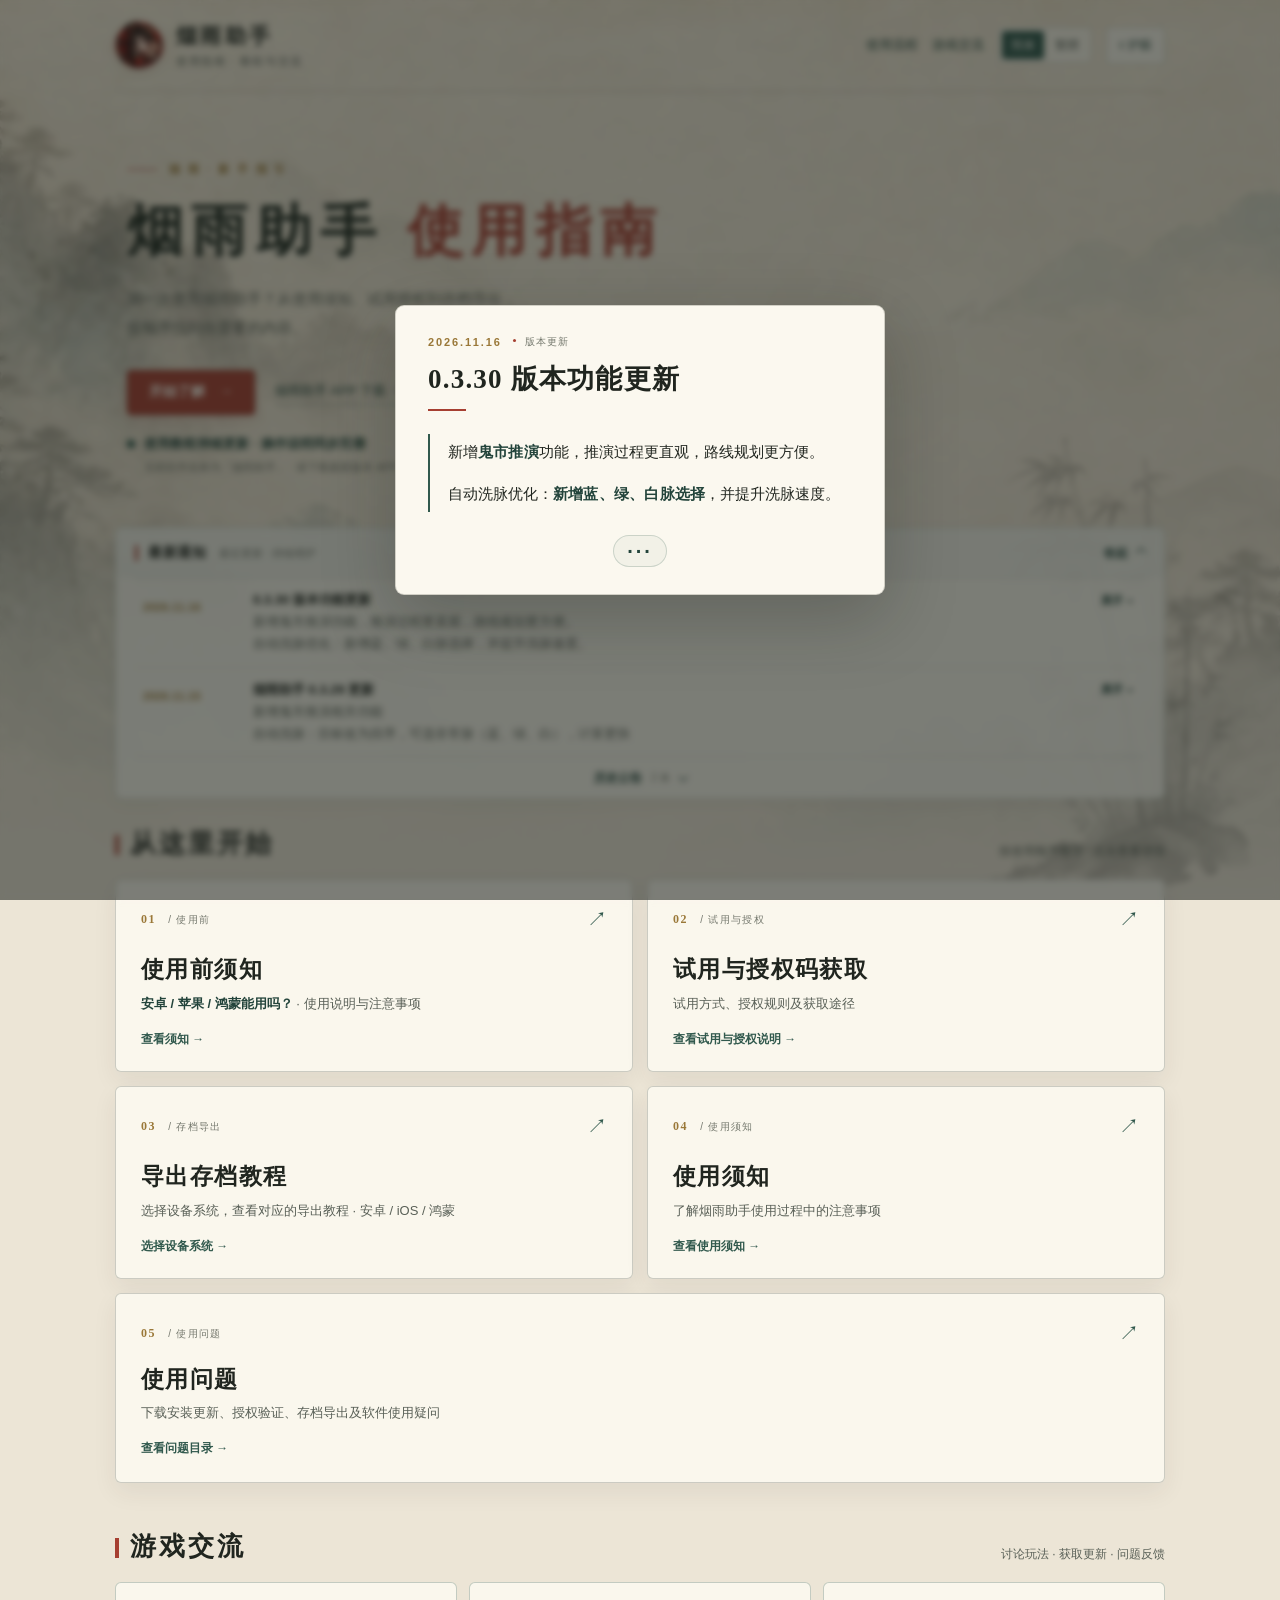
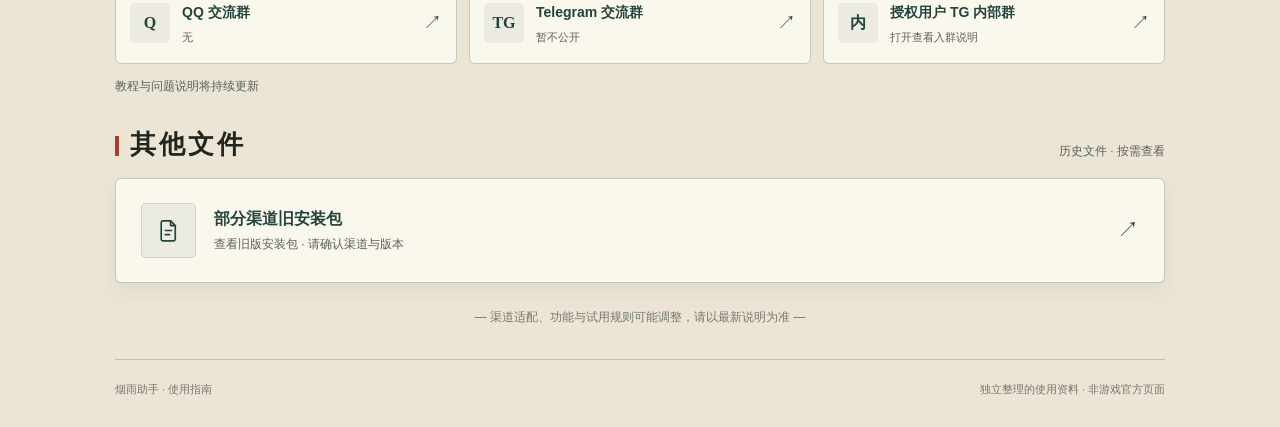
==== commit ee0739bf: "Replace tutorial popup with 0.3.30 release note" ====
--- a/index.html
+++ b/index.html
@@ -8,7 +8,7 @@
 <meta content="烟雨助手使用指南：使用前须知、试用与授权码获取、安卓/iOS/鸿蒙存档导出教程、使用须知、使用问题与游戏交流。" name="description"/>
 <title>烟雨助手 · 使用指南</title>
 <link href="assets/app-icon.png" rel="icon" type="image/png"/>
-<link href="style.css?v=20261106-sales-reopen" rel="stylesheet"/>
+<link href="style.css?v=20261116-v030" rel="stylesheet"/>
 </head>
 <body>
 <div class="wrap">
@@ -260,23 +260,24 @@
 <p class="download-url-fallback" hidden="" id="downloadUrlFallback"></p>
 </div>
 </dialog>
-<!-- 教程更新说明：文字在 config.js 的 editableTexts.announcement 中统一维护 -->
+<!-- 版本更新弹窗：日期、两条重点内容及关闭文案统一在 config.js 中维护 -->
 <dialog aria-labelledby="dailyAnnouncementTitle" aria-describedby="dailyAnnouncementCopy" class="modal daily-announcement-modal" id="dailyAnnouncementModal">
   <div class="modal-top">
-    <span class="modal-kicker" data-config-text="announcement.kicker">烟雨助手 · 最新消息</span>
+    <div class="daily-announcement-meta">
+      <time class="modal-kicker daily-announcement-date" id="dailyAnnouncementDate" datetime="2026-11-16">2026.11.16</time>
+      <span class="daily-announcement-edition">版本更新</span>
+    </div>
   </div>
   <div class="modal-body">
-    <h2 id="dailyAnnouncementTitle" data-config-text="announcement.title" tabindex="-1" autofocus>教程更新说明</h2>
+    <h2 id="dailyAnnouncementTitle" tabindex="-1" autofocus>0.3.30 版本功能更新</h2>
     <div class="daily-announcement-copy" id="dailyAnnouncementCopy">
-      <p class="announcement-lead" data-config-text="announcement.line1">本站使用教程将持续更新</p>
-      <p class="announcement-secondary" data-config-text="announcement.line2">我们将根据软件版本变化，持续完善下载安装、存档导出和常见问题等操作说明。</p>
-      <p class="announcement-tertiary" data-config-text="announcement.line3">当前使用的软件为「烟雨助手」，请下载最新版本 APP 使用。</p>
-    </div>
-    <div class="modal-actions">
-      <button class="main-button" data-close="" data-config-text="announcement.confirm" type="button">我知道了</button>
-    </div>
-    <p class="daily-announcement-hint" data-config-text="announcement.hint">每次打开网页时显示</p>
-  </div>
-</dialog>
-<script src="config.js?v=20261106-sales-reopen"></script><script src="lang-map.js"></script><script src="script.js?v=20261106-sales-reopen"></script>
+      <p class="announcement-feature announcement-feature-primary">新增<strong>鬼市推演</strong>功能，推演过程更直观，路线规划更方便。</p>
+      <p class="announcement-feature">自动洗脉优化：<strong>新增蓝、绿、白脉选择</strong>，并提升洗脉速度。</p>
+    </div>
+    <div class="daily-announcement-dismiss-row">
+      <button class="daily-announcement-dismiss" id="dailyAnnouncementDismiss" type="button" aria-label="关闭版本更新" title="关闭版本更新">···</button>
+    </div>
+  </div>
+</dialog>
+<script src="config.js?v=20261116-v030"></script><script src="lang-map.js"></script><script src="script.js?v=20261116-v030"></script>
 </body></html>
--- a/style.css
+++ b/style.css
@@ -364,3 +364,43 @@
   .notice-history-summary{min-height:39px}
 }
 @media(prefers-reduced-motion:reduce){.notice-board-chevron,.notice-history-chevron,.notice-board-header{transition:none}}
+
+
+/* 0.3.30 版本更新弹窗：日期、重点文案与省略号关闭入口 */
+.daily-announcement-modal .modal-top{padding:27px 32px 0}
+.daily-announcement-meta{display:flex;align-items:center;gap:11px}
+.daily-announcement-date{font-size:11px!important;font-weight:650;letter-spacing:.12em;color:var(--gold)!important}
+.daily-announcement-edition{font-size:10px;color:var(--muted-light);letter-spacing:.12em}
+.daily-announcement-edition::before{content:"";display:inline-block;width:3px;height:3px;margin:0 9px 3px 0;border-radius:50%;background:var(--red)}
+.daily-announcement-modal .modal-body{padding:7px 32px 27px}
+.daily-announcement-modal h2{margin:4px 0 23px;font-size:27px;letter-spacing:.045em}
+.daily-announcement-modal .daily-announcement-copy{padding:3px 0 3px 18px;border-left:2px solid var(--pine)}
+.daily-announcement-modal .announcement-feature{margin:0;padding:0;font-size:15px;line-height:1.95;color:var(--muted)}
+.daily-announcement-modal .announcement-feature+.announcement-feature{margin-top:13px}
+.daily-announcement-modal .announcement-feature strong{color:var(--pine-deep);font-weight:800;letter-spacing:.015em}
+.daily-announcement-dismiss-row{display:flex;justify-content:center;margin-top:23px}
+.daily-announcement-dismiss{display:inline-flex;align-items:center;justify-content:center;min-width:54px;height:32px;padding:0 13px;border:1px solid rgba(49,89,77,.2);border-radius:999px;background:rgba(49,89,77,.045);color:var(--pine-deep);font-family:inherit;font-size:20px;font-weight:700;letter-spacing:3px;line-height:1;cursor:pointer;transition:background .18s,border-color .18s,color .18s,transform .18s}
+.daily-announcement-dismiss:hover{border-color:rgba(165,61,47,.4);background:rgba(165,61,47,.07);color:var(--red);transform:translateY(-1px)}
+.daily-announcement-dismiss:focus-visible{outline:2px solid var(--pine);outline-offset:3px}
+.daily-announcement-modal .daily-announcement-hint{display:none}
+@media(max-width:520px){
+  .daily-announcement-modal .modal-top{padding:23px 22px 0}
+  .daily-announcement-modal .modal-body{padding:5px 22px 23px}
+  .daily-announcement-modal h2{font-size:24px;margin-bottom:19px}
+  .daily-announcement-modal .daily-announcement-copy{padding-left:14px}
+  .daily-announcement-modal .announcement-feature{font-size:14px}
+  .daily-announcement-dismiss-row{margin-top:19px}
+}
+
+/* 新版本首页提示：关闭版本弹窗后，仅轻柔提醒一次 */
+@keyframes notice-release-nudge{
+  0%,100%{border-color:rgba(49,89,77,.23);box-shadow:0 5px 16px rgba(57,48,36,.045)}
+  28%{border-color:rgba(165,61,47,.62);box-shadow:0 0 0 4px rgba(165,61,47,.09),0 9px 25px rgba(57,48,36,.09)}
+  58%{border-color:rgba(165,61,47,.38);box-shadow:0 0 0 2px rgba(165,61,47,.045),0 7px 20px rgba(57,48,36,.065)}
+}
+.notice-board.is-release-highlight{animation:notice-release-nudge 1.65s ease-out 1}
+.notice-board.is-release-highlight .notice-board-accent{box-shadow:0 0 0 3px rgba(165,61,47,.09)}
+@media(prefers-reduced-motion:reduce){
+  .notice-board.is-release-highlight{animation:none!important}
+  .daily-announcement-dismiss{transition:none}
+}
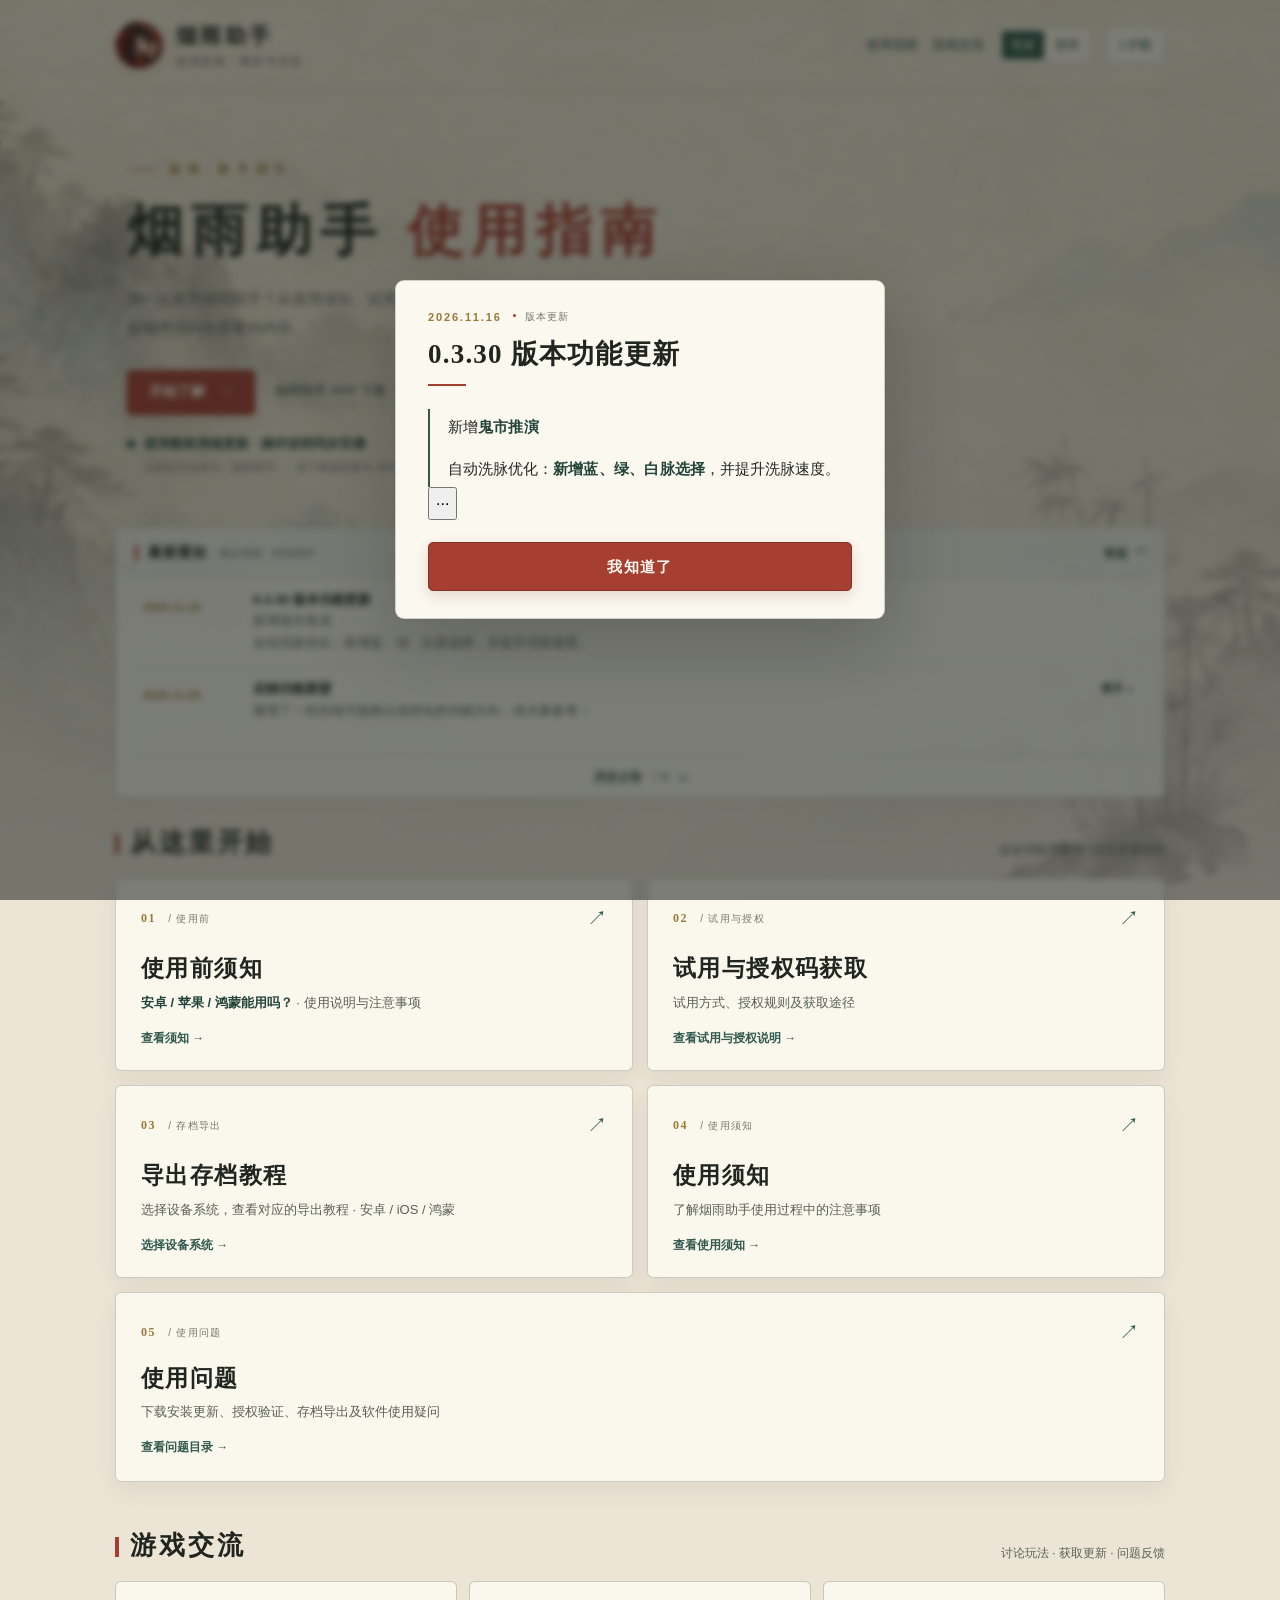
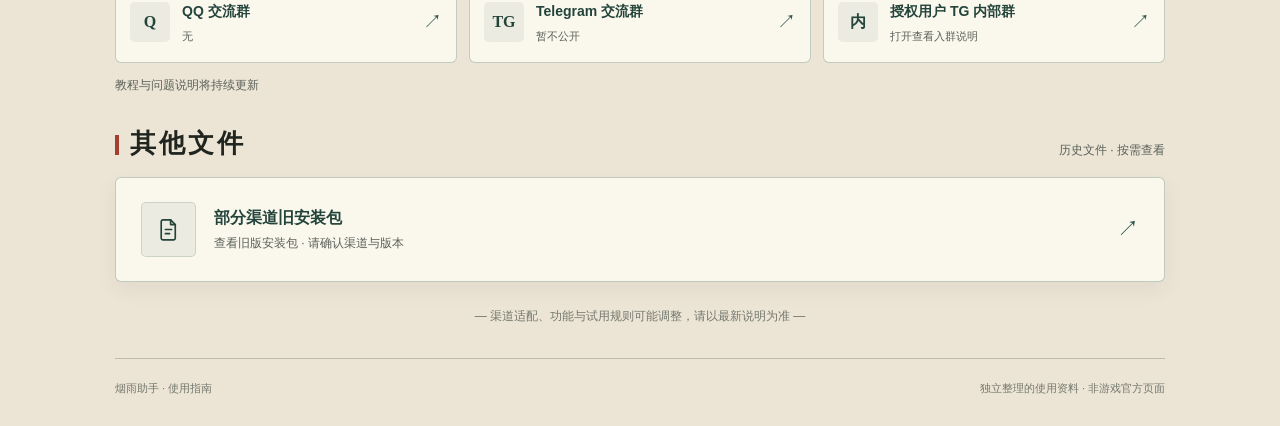
==== commit a980aebf: "Restore red confirmation button and simplify release modal" ====
--- a/index.html
+++ b/index.html
@@ -8,7 +8,7 @@
 <meta content="烟雨助手使用指南：使用前须知、试用与授权码获取、安卓/iOS/鸿蒙存档导出教程、使用须知、使用问题与游戏交流。" name="description"/>
 <title>烟雨助手 · 使用指南</title>
 <link href="assets/app-icon.png" rel="icon" type="image/png"/>
-<link href="style.css?v=20261116-v030" rel="stylesheet"/>
+<link href="style.css?v=20261116-v031" rel="stylesheet"/>
 </head>
 <body>
 <div class="wrap">
@@ -271,13 +271,16 @@
   <div class="modal-body">
     <h2 id="dailyAnnouncementTitle" tabindex="-1" autofocus>0.3.30 版本功能更新</h2>
     <div class="daily-announcement-copy" id="dailyAnnouncementCopy">
-      <p class="announcement-feature announcement-feature-primary">新增<strong>鬼市推演</strong>功能，推演过程更直观，路线规划更方便。</p>
+      <p class="announcement-feature announcement-feature-primary">新增<strong>鬼市推演</strong></p>
       <p class="announcement-feature">自动洗脉优化：<strong>新增蓝、绿、白脉选择</strong>，并提升洗脉速度。</p>
     </div>
-    <div class="daily-announcement-dismiss-row">
-      <button class="daily-announcement-dismiss" id="dailyAnnouncementDismiss" type="button" aria-label="关闭版本更新" title="关闭版本更新">···</button>
-    </div>
-  </div>
-</dialog>
-<script src="config.js?v=20261116-v030"></script><script src="lang-map.js"></script><script src="script.js?v=20261116-v030"></script>
+    <div class="daily-announcement-more-row">
+      <button class="daily-announcement-more" id="dailyAnnouncementDismiss" type="button" aria-label="关闭版本更新" title="关闭版本更新">···</button>
+    </div>
+    <div class="modal-actions">
+      <button class="main-button" id="dailyAnnouncementConfirm" data-close="" type="button">我知道了</button>
+    </div>
+  </div>
+</dialog>
+<script src="config.js?v=20261116-v031"></script><script src="lang-map.js"></script><script src="script.js?v=20261116-v031"></script>
 </body></html>
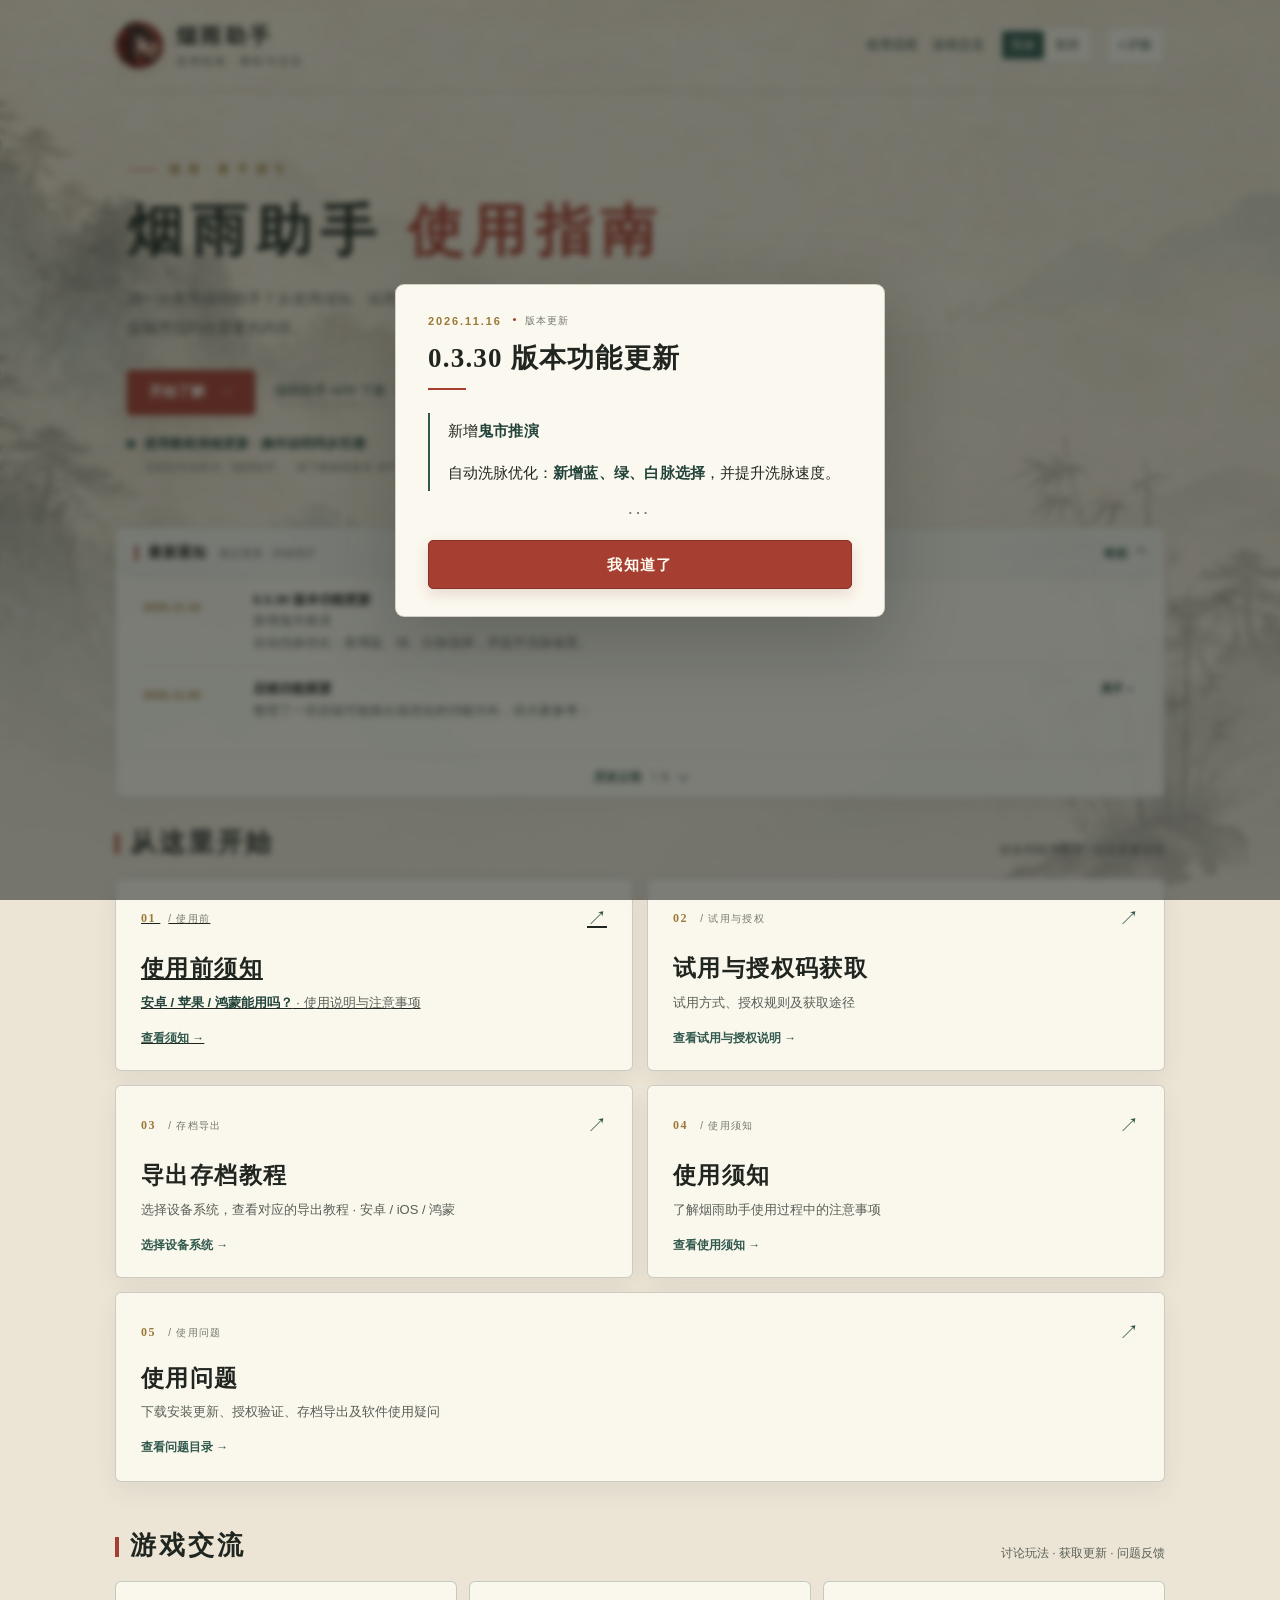
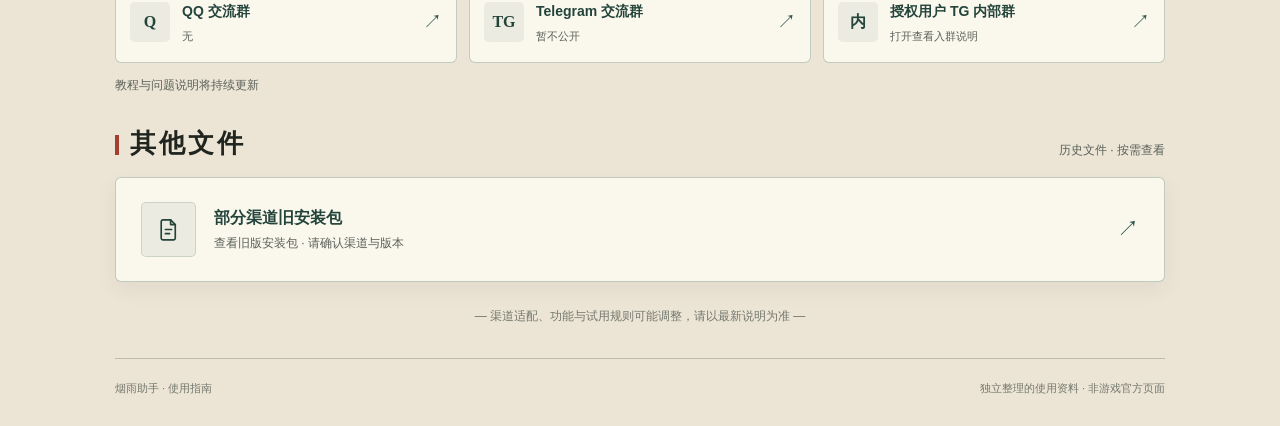
==== commit 5eac307d: "Link 使用前须知 to internal guide page" ====
--- a/index.html
+++ b/index.html
@@ -55,9 +55,9 @@
 <section aria-labelledby="flowTitle" class="flow-section" id="start">
 <div class="section-head"><h2 id="flowTitle">从这里开始</h2><p>按使用顺序整理 · 点击查看详情</p></div>
 <div class="card-grid">
-<button class="nav-card" data-modal="noticeModal" type="button"><span class="card-head"><span class="num">01 <i>/ 使用前</i></span><span class="card-arrow">↗</span></span><span class="card-title">使用前须知</span><span class="card-desc">
+<a class="nav-card nav-card-link" href="intro.html"><span class="card-head"><span class="num">01 <i>/ 使用前</i></span><span class="card-arrow">↗</span></span><span class="card-title">使用前须知</span><span class="card-desc">
   <strong style="color:var(--pine-deep);font-weight:700;">安卓 / 苹果 / 鸿蒙能用吗？</strong> · 使用说明与注意事项
-</span><span class="card-foot">查看须知 →</span></button>
+</span><span class="card-foot">查看须知 →</span></a>
 <button class="nav-card" data-modal="licenseModal" type="button"><span class="card-head"><span class="num">02 <i>/ 试用与授权</i></span><span class="card-arrow">↗</span></span><span class="card-title">试用与授权码获取</span><span class="card-desc">试用方式、授权规则及获取途径</span><span class="card-foot">查看试用与授权说明 →</span></button>
 <button class="nav-card" data-modal="exportModal" id="exportCard" type="button"><span class="card-head"><span class="num">03 <i>/ 存档导出</i></span><span class="card-arrow">↗</span></span><span class="card-title">导出存档教程</span><span class="card-desc">选择设备系统，查看对应的导出教程 · 安卓 / iOS / 鸿蒙</span><span class="card-foot">选择设备系统 →</span></button>
 <button class="nav-card feature-card" data-modal="featureModal" type="button"><span class="card-head"><span class="num">04 <i>/ 使用须知</i></span><span class="card-arrow">↗</span></span><span class="card-title">使用须知</span><span class="card-desc">了解烟雨助手使用过程中的注意事项</span><span class="card-foot">查看使用须知 →</span></button>
@@ -282,5 +282,5 @@
     </div>
   </div>
 </dialog>
-<script src="config.js?v=20261116-v031"></script><script src="lang-map.js"></script><script src="script.js?v=20261116-v031"></script>
+<script src="config.js?v=20261117-intro"></script><script src="lang-map.js"></script><script src="script.js?v=20261116-v031"></script>
 </body></html>
--- a/style.css
+++ b/style.css
@@ -366,7 +366,7 @@
 @media(prefers-reduced-motion:reduce){.notice-board-chevron,.notice-history-chevron,.notice-board-header{transition:none}}
 
 
-/* 0.3.30 版本更新弹窗：日期、重点文案与省略号关闭入口 */
+/* 0.3.30 版本更新弹窗：小号省略号与统一朱红确认按钮 */
 .daily-announcement-modal .modal-top{padding:27px 32px 0}
 .daily-announcement-meta{display:flex;align-items:center;gap:11px}
 .daily-announcement-date{font-size:11px!important;font-weight:650;letter-spacing:.12em;color:var(--gold)!important}
@@ -378,18 +378,28 @@
 .daily-announcement-modal .announcement-feature{margin:0;padding:0;font-size:15px;line-height:1.95;color:var(--muted)}
 .daily-announcement-modal .announcement-feature+.announcement-feature{margin-top:13px}
 .daily-announcement-modal .announcement-feature strong{color:var(--pine-deep);font-weight:800;letter-spacing:.015em}
-.daily-announcement-dismiss-row{display:flex;justify-content:center;margin-top:23px}
-.daily-announcement-dismiss{display:inline-flex;align-items:center;justify-content:center;min-width:54px;height:32px;padding:0 13px;border:1px solid rgba(49,89,77,.2);border-radius:999px;background:rgba(49,89,77,.045);color:var(--pine-deep);font-family:inherit;font-size:20px;font-weight:700;letter-spacing:3px;line-height:1;cursor:pointer;transition:background .18s,border-color .18s,color .18s,transform .18s}
-.daily-announcement-dismiss:hover{border-color:rgba(165,61,47,.4);background:rgba(165,61,47,.07);color:var(--red);transform:translateY(-1px)}
-.daily-announcement-dismiss:focus-visible{outline:2px solid var(--pine);outline-offset:3px}
-.daily-announcement-modal .daily-announcement-hint{display:none}
+.daily-announcement-more-row{display:flex;justify-content:center;margin-top:8px}
+.daily-announcement-more{
+  appearance:none;display:inline-flex;align-items:center;justify-content:center;
+  min-width:32px;min-height:28px;margin:0;padding:5px 10px;border:0;border-radius:0;
+  background:transparent;box-shadow:none;color:var(--muted-light);font-family:inherit;
+  font-size:13px;font-weight:700;letter-spacing:4px;line-height:1;cursor:pointer;
+  transition:color .18s ease;
+}
+.daily-announcement-more:hover{color:var(--red)}
+.daily-announcement-more:focus-visible{outline:2px solid var(--pine);outline-offset:2px}
+.daily-announcement-modal .modal-actions{display:block;margin-top:13px}
+.daily-announcement-modal .modal-actions .main-button{
+  width:100%;min-height:49px;padding:11px 18px;font-size:15px;letter-spacing:.09em;border-radius:5px
+}
 @media(max-width:520px){
   .daily-announcement-modal .modal-top{padding:23px 22px 0}
   .daily-announcement-modal .modal-body{padding:5px 22px 23px}
   .daily-announcement-modal h2{font-size:24px;margin-bottom:19px}
   .daily-announcement-modal .daily-announcement-copy{padding-left:14px}
   .daily-announcement-modal .announcement-feature{font-size:14px}
-  .daily-announcement-dismiss-row{margin-top:19px}
+  .daily-announcement-more-row{margin-top:7px}
+  .daily-announcement-modal .modal-actions{margin-top:11px}
 }
 
 /* 新版本首页提示：关闭版本弹窗后，仅轻柔提醒一次 */
@@ -402,5 +412,5 @@
 .notice-board.is-release-highlight .notice-board-accent{box-shadow:0 0 0 3px rgba(165,61,47,.09)}
 @media(prefers-reduced-motion:reduce){
   .notice-board.is-release-highlight{animation:none!important}
-  .daily-announcement-dismiss{transition:none}
-}
+  .daily-announcement-more{transition:none}
+}
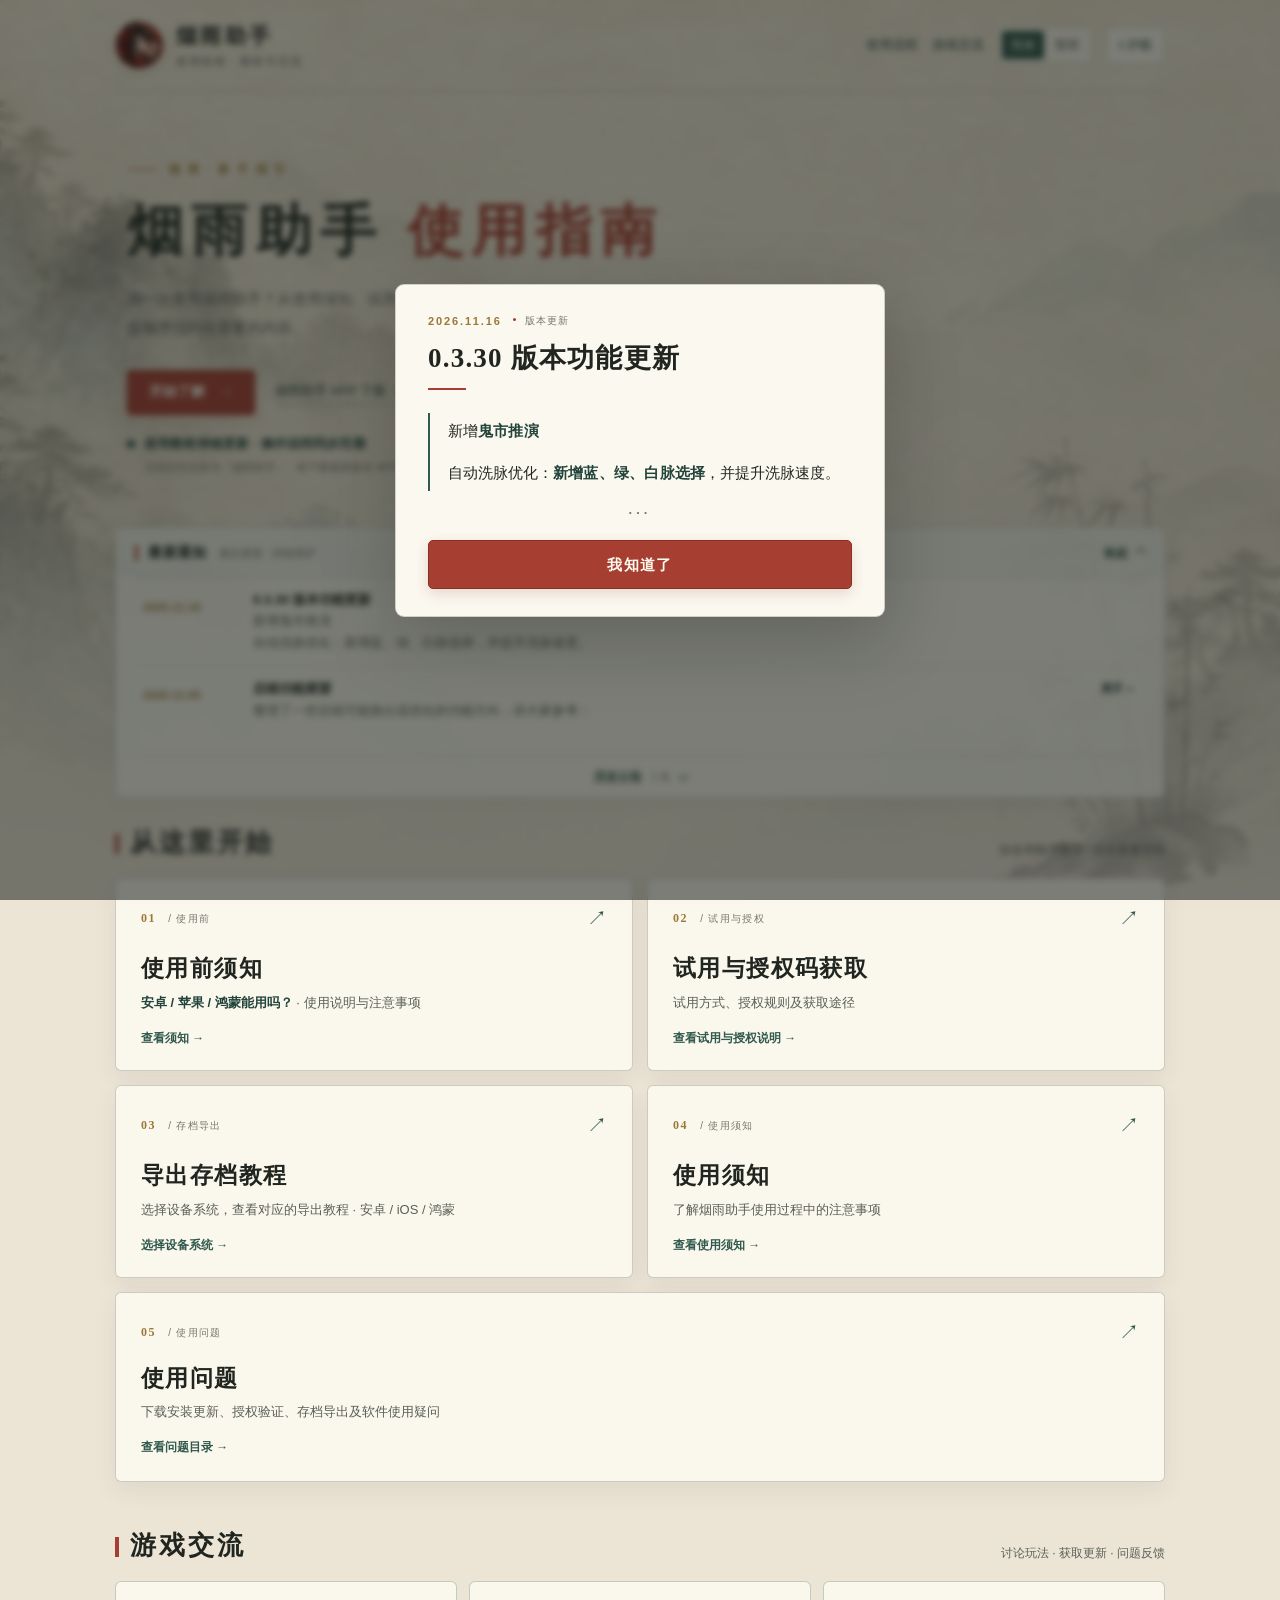
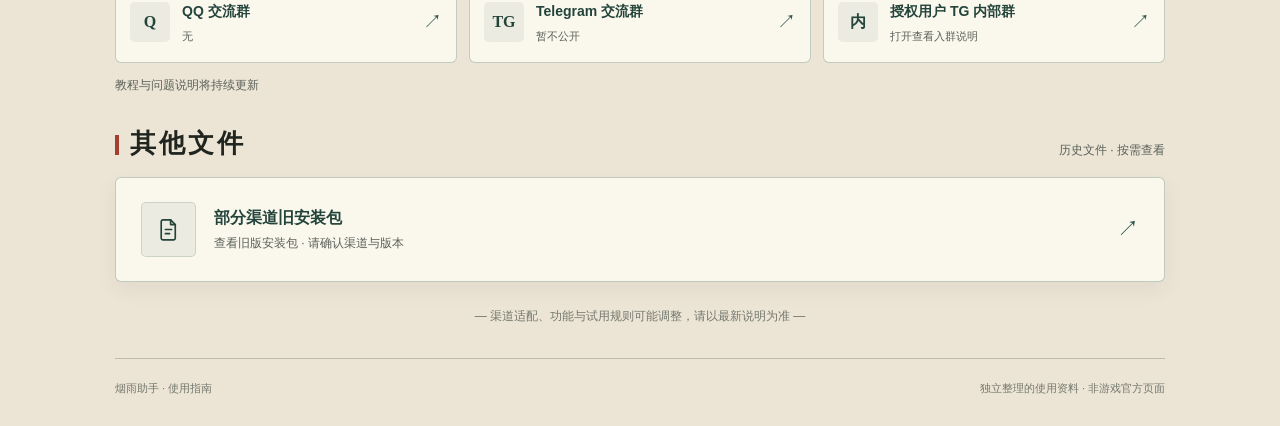
==== commit 4ccece52: "Load internal guide page styles on homepage" ====
--- a/index.html
+++ b/index.html
@@ -9,6 +9,7 @@
 <title>烟雨助手 · 使用指南</title>
 <link href="assets/app-icon.png" rel="icon" type="image/png"/>
 <link href="style.css?v=20261116-v031" rel="stylesheet"/>
+<link href="guide-page.css?v=20261117-intro" rel="stylesheet"/>
 </head>
 <body>
 <div class="wrap">
--- a/guide-page.css
+++ b/guide-page.css
@@ -0,0 +1,81 @@
+/* 使用前须知：沿用主站 style.css 的色彩与字体变量，不另设视觉体系。 */
+.nav-card-link{cursor:pointer;text-decoration:none}
+.guide-main{padding:28px 12px 58px}
+.guide-breadcrumb{display:flex;align-items:center;gap:9px;margin:0 0 22px;color:var(--muted-light);font-size:12px}
+.guide-breadcrumb a{color:var(--pine-deep);text-decoration:none}
+.guide-breadcrumb a:hover{color:var(--red)}
+.guide-page-heading{margin-bottom:22px}
+.guide-kicker{margin:0 0 5px;color:var(--gold);font-size:11px;font-weight:700;letter-spacing:.16em}
+.guide-kicker span{padding:0 5px;color:var(--muted-light)}
+.guide-page-heading h1{margin:0;color:var(--ink);font:700 clamp(30px,4vw,42px)/1.35 var(--serif);letter-spacing:.08em}
+.guide-announcement{display:flex;align-items:center;gap:12px;padding:13px 16px;border:1px solid rgba(166,63,49,.28);border-radius:6px;background:rgba(251,248,239,.9);color:var(--ink)}
+.guide-announcement-mark{display:grid;place-items:center;flex:none;width:23px;height:23px;border-radius:50%;background:rgba(166,63,49,.11);color:var(--red);font:700 14px var(--serif)}
+.guide-announcement p{margin:0;font-size:14px;line-height:1.7}
+.guide-announcement strong{color:var(--red-deep)}
+.guide-section{margin-top:38px}
+.guide-section-heading{margin-bottom:17px}
+.guide-section-heading h2{display:flex;align-items:center;gap:11px;margin:0 0 9px;font:700 25px/1.45 var(--serif);letter-spacing:.06em;color:var(--ink)}
+.guide-section-heading h2::before{content:"";width:4px;height:21px;flex:none;background:var(--red)}
+.guide-section-version{margin:0 0 5px;color:var(--ink);font-size:13px;font-weight:600}
+.guide-section-version span{padding:0 5px;color:var(--muted-light)}
+.guide-section-intro{margin:0;color:var(--muted);font-size:13px}
+.support-grid{display:grid;grid-template-columns:repeat(2,minmax(0,1fr));gap:15px}
+.support-card{min-width:0;padding:19px 20px 18px;border:1px solid var(--line);border-radius:6px;background:rgba(251,248,239,.94);box-shadow:0 7px 20px rgba(57,48,36,.055)}
+.support-card-heading{display:flex;align-items:center;justify-content:space-between;gap:10px;margin-bottom:13px}
+.support-card-heading h3{margin:0;font:700 19px/1.4 var(--serif);color:var(--ink)}
+.support-status{display:inline-flex;align-items:center;max-width:100%;padding:3px 9px;border:1px solid rgba(49,89,77,.2);border-radius:3px;background:rgba(49,89,77,.07);color:var(--pine-deep);font-size:11px;line-height:1.5;white-space:normal}
+.support-status-unavailable{border-color:rgba(166,63,49,.2);background:rgba(166,63,49,.07);color:var(--red-deep)}
+.support-status-list{display:flex;flex-wrap:wrap;gap:7px;margin:-2px 0 12px}
+.support-details{display:grid;gap:10px;margin:0}
+.support-details>div{display:grid;gap:3px}
+.support-details dt,.support-note strong{color:var(--ink);font-size:12px;font-weight:700}
+.support-details dd{margin:0;color:var(--muted);font-size:13px;line-height:1.75}
+.support-note{margin-top:13px;padding:2px 0 2px 12px;border-left:2px solid rgba(49,89,77,.32)}
+.support-note p{margin:4px 0 0;color:var(--muted);font-size:12px;line-height:1.8}
+.support-subgroup+.support-subgroup{margin-top:12px;padding-top:12px;border-top:1px solid rgba(49,89,77,.13)}
+.support-subgroup h4{margin:0 0 8px;color:var(--ink);font-size:13px;font-weight:700}
+.support-subgroup .support-details{gap:6px}
+.guide-steps{display:grid;gap:0;margin:0;padding:0;list-style:none;counter-reset:guide-step}
+.guide-step{position:relative;display:grid;grid-template-columns:38px minmax(0,1fr);gap:13px;padding:0 0 25px}
+.guide-step:not(:last-child)::after{position:absolute;top:34px;bottom:0;left:16px;width:1px;background:rgba(49,89,77,.2);content:""}
+.guide-step-number{position:relative;z-index:1;display:grid;place-items:center;width:34px;height:34px;border:1px solid rgba(49,89,77,.28);border-radius:50%;background:var(--paper-raised);color:var(--pine-deep);font:700 13px var(--serif)}
+.guide-step-content{min-width:0;padding-top:3px}
+.guide-step-content h3{margin:0 0 7px;color:var(--ink);font:700 17px/1.5 var(--serif)}
+.guide-step-content p,.guide-step-content li{margin:0 0 6px;color:var(--muted);font-size:13px;line-height:1.85;overflow-wrap:anywhere}
+.guide-step-content ul{display:grid;gap:7px;margin:7px 0 0;padding-left:19px}
+.guide-step-content li{padding-left:2px}
+.guide-step-content li::marker{color:var(--pine)}
+.guide-text-link{color:var(--pine-deep);text-decoration:underline;text-decoration-color:rgba(49,89,77,.35);text-underline-offset:3px;overflow-wrap:anywhere}
+.guide-media-placeholder{display:flex;flex-direction:column;align-items:center;justify-content:center;gap:5px;border:1px dashed rgba(49,89,77,.32);border-radius:6px;background:rgba(251,248,239,.62);color:var(--muted);text-align:center}
+.guide-image-placeholder{aspect-ratio:6/1;min-height:92px;margin-top:13px;padding:10px}
+.placeholder-mark{color:var(--pine);font-size:22px;line-height:1}
+.guide-media-placeholder strong{color:var(--pine-deep);font-size:13px}
+.guide-media-placeholder small{font-size:11px;color:var(--muted-light)}
+.guide-questions{display:grid;gap:0}
+.guide-question{padding:17px 0;border-top:1px solid rgba(49,89,77,.16)}
+.guide-question:first-child{padding-top:2px;border-top:0}
+.guide-question h3{margin:0 0 8px;color:var(--ink);font:700 18px/1.5 var(--serif)}
+.guide-question p{margin:0 0 8px;color:var(--muted);font-size:13px;line-height:1.9}
+.guide-question p:last-child{margin-bottom:0}
+.guide-video-intro,.guide-video-topics{margin:0 0 5px;color:var(--muted);font-size:13px;line-height:1.8}
+.guide-video-topics{margin-bottom:14px;color:var(--muted-light)}
+.guide-video-placeholder{width:min(100%,760px);aspect-ratio:16/9;gap:8px;padding:20px}
+.placeholder-play{display:grid;place-items:center;width:54px;height:54px;padding-left:4px;border:1px solid rgba(49,89,77,.3);border-radius:50%;color:var(--pine);font-size:18px}
+.guide-video-placeholder strong{font-size:14px}
+.guide-back-row{display:flex;justify-content:flex-start;margin-top:34px;padding-top:22px;border-top:1px solid var(--line)}
+@media(max-width:700px){
+  .guide-main{padding:22px 2px 42px}
+  .guide-page-heading h1{font-size:32px}
+  .guide-section{margin-top:31px}
+  .guide-section-heading h2{font-size:22px}
+  .support-grid{grid-template-columns:1fr;gap:11px}
+  .support-card{padding:16px}
+  .guide-step{grid-template-columns:32px minmax(0,1fr);gap:10px;padding-bottom:21px}
+  .guide-step-number{width:30px;height:30px}
+  .guide-step:not(:last-child)::after{top:30px;left:14px}
+  .guide-image-placeholder{aspect-ratio:4/1;min-height:82px}
+  .guide-video-placeholder{min-height:190px}
+}
+@media(prefers-reduced-motion:reduce){
+  .guide-text-link{text-decoration:none}
+}
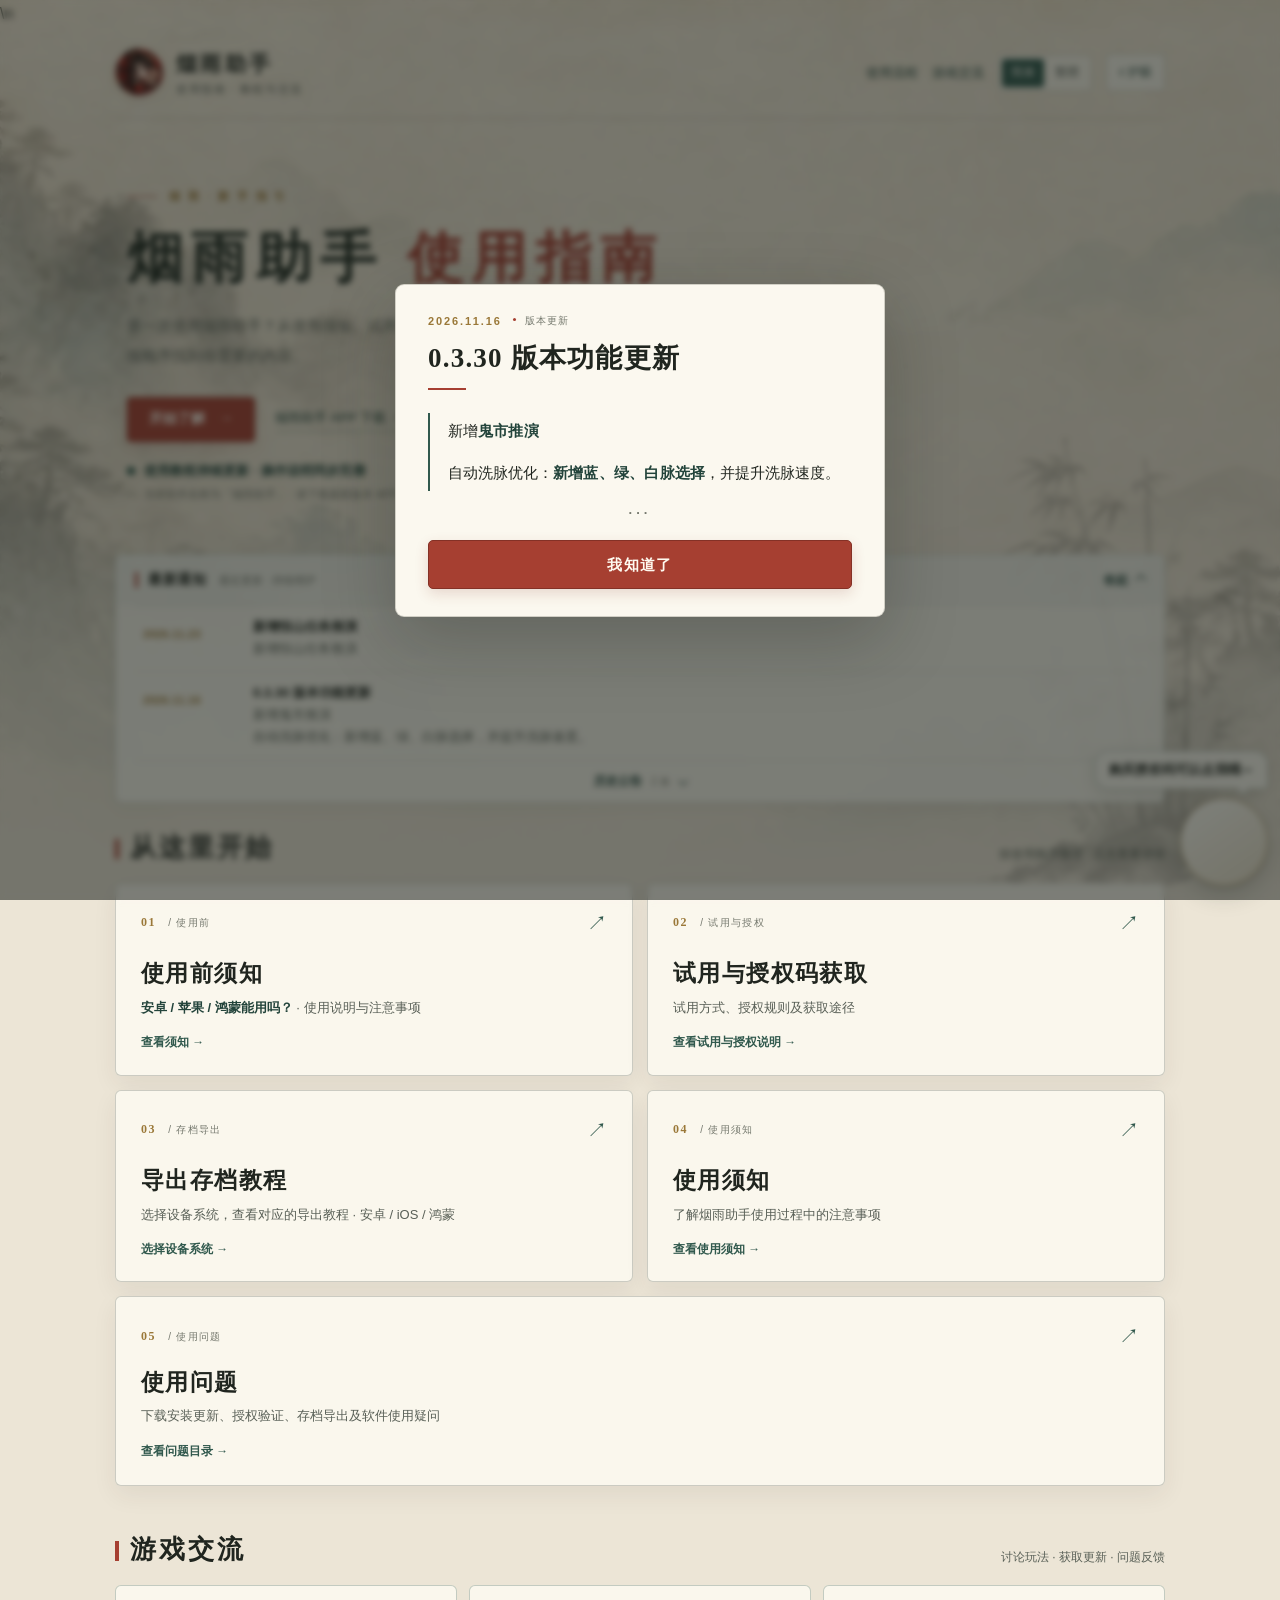
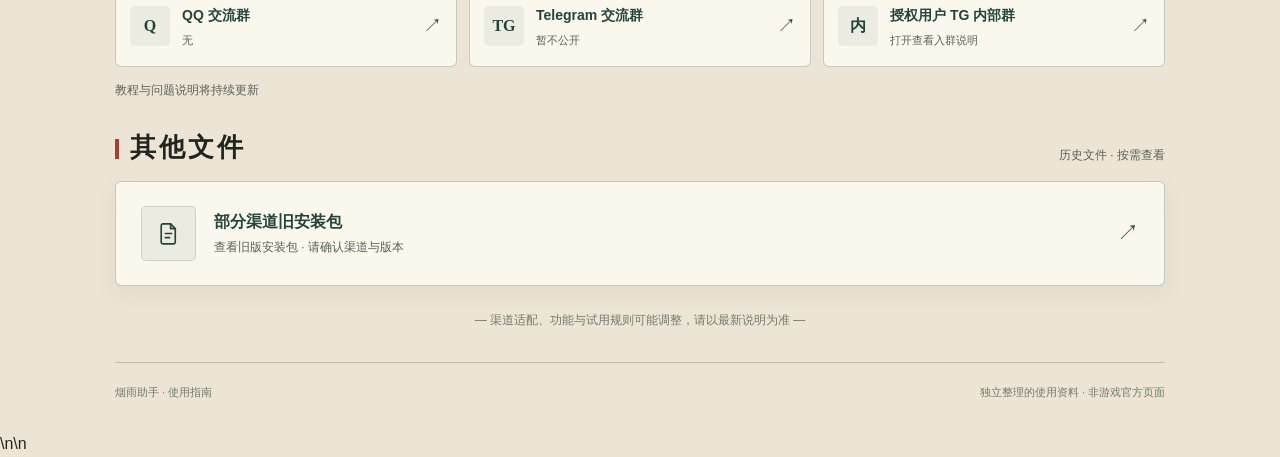
==== commit f811b21f: "Add a site-wide Xianyu purchase floating assistant" ====
--- a/index.html
+++ b/index.html
@@ -8,15 +8,16 @@
 <meta content="烟雨助手使用指南：使用前须知、试用与授权码获取、安卓/iOS/鸿蒙存档导出教程、使用须知、使用问题与游戏交流。" name="description"/>
 <title>烟雨助手 · 使用指南</title>
 <link href="assets/app-icon.png" rel="icon" type="image/png"/>
-<link href="style.css?v=20261116-v031" rel="stylesheet"/>
-<link href="guide-page.css?v=20261117-intro" rel="stylesheet"/>
-</head>
+<link href="style.css?v=20261122-nav-direct" rel="stylesheet"/>
+<link href="guide-page.css?v=20261122-nav-direct" rel="stylesheet"/>
+  <link rel="stylesheet" href="shop-float.css?v=20261128-shop-float"/>\n</head>
 <body>
 <div class="wrap">
 <header class="topbar">
 <a aria-label="烟雨助手使用指南首页" class="brand" href="#top"><img alt="烟雨助手图标" class="brand-logo" src="assets/app-icon.png"/><span class="brand-titles"><span class="brand-title">烟雨助手</span><span class="brand-sub">使用指南 · 教程与交流</span></span></a>
 <nav aria-label="页面导航" class="toplinks"><a href="#start">使用流程</a><a href="#community">游戏交流</a><div aria-label="语言切换" class="lang-switch" role="group"><button aria-pressed="true" class="lang-option" data-lang="simplified" type="button">简体</button><button aria-pressed="false" class="lang-option" data-lang="traditional" type="button">繁體</button></div><button aria-pressed="false" class="theme-btn" id="themeButton" type="button">☾ 护眼</button></nav>
 </header>
+<div id="homeView">
 <main id="top">
 <section aria-labelledby="heroTitle" class="hero">
 <div>
@@ -56,18 +57,36 @@
 <section aria-labelledby="flowTitle" class="flow-section" id="start">
 <div class="section-head"><h2 id="flowTitle">从这里开始</h2><p>按使用顺序整理 · 点击查看详情</p></div>
 <div class="card-grid">
-<a class="nav-card nav-card-link" href="intro.html"><span class="card-head"><span class="num">01 <i>/ 使用前</i></span><span class="card-arrow">↗</span></span><span class="card-title">使用前须知</span><span class="card-desc">
-  <strong style="color:var(--pine-deep);font-weight:700;">安卓 / 苹果 / 鸿蒙能用吗？</strong> · 使用说明与注意事项
-</span><span class="card-foot">查看须知 →</span></a>
-<button class="nav-card" data-modal="licenseModal" type="button"><span class="card-head"><span class="num">02 <i>/ 试用与授权</i></span><span class="card-arrow">↗</span></span><span class="card-title">试用与授权码获取</span><span class="card-desc">试用方式、授权规则及获取途径</span><span class="card-foot">查看试用与授权说明 →</span></button>
-<button class="nav-card" data-modal="exportModal" id="exportCard" type="button"><span class="card-head"><span class="num">03 <i>/ 存档导出</i></span><span class="card-arrow">↗</span></span><span class="card-title">导出存档教程</span><span class="card-desc">选择设备系统，查看对应的导出教程 · 安卓 / iOS / 鸿蒙</span><span class="card-foot">选择设备系统 →</span></button>
-<button class="nav-card feature-card" data-modal="featureModal" type="button"><span class="card-head"><span class="num">04 <i>/ 使用须知</i></span><span class="card-arrow">↗</span></span><span class="card-title">使用须知</span><span class="card-desc">了解烟雨助手使用过程中的注意事项</span><span class="card-foot">查看使用须知 →</span></button>
-<button class="nav-card wide-card faq-entry" data-modal="faqModal" id="faqCard" type="button">
+<a class="nav-card nav-card-link" href="https://yygx-guide.github.io/intro.html" data-config-href="introUrl" data-page-external>
+  <span class="card-head"><span class="num">01 <i>/ 使用前</i></span><span class="card-arrow">↗</span></span>
+  <span class="card-title">使用前须知</span>
+  <span class="card-desc"><strong style="color:var(--pine-deep);font-weight:700;">安卓 / 苹果 / 鸿蒙能用吗？</strong> · 使用说明与注意事项</span>
+  <span class="card-foot">查看须知 →</span>
+</a>
+<a class="nav-card" href="#trial-license" data-route="trial-license">
+  <span class="card-head"><span class="num">02 <i>/ 试用与授权</i></span><span class="card-arrow">↗</span></span>
+  <span class="card-title">试用与授权码获取</span>
+  <span class="card-desc">试用方式、授权规则及获取途径</span>
+  <span class="card-foot">查看试用与授权说明 →</span>
+</a>
+<a class="nav-card" href="#export" data-route="export">
+  <span class="card-head"><span class="num">03 <i>/ 存档导出</i></span><span class="card-arrow">↗</span></span>
+  <span class="card-title">导出存档教程</span>
+  <span class="card-desc">选择设备系统，查看对应的导出教程 · 安卓 / iOS / 鸿蒙</span>
+  <span class="card-foot">选择设备系统 →</span>
+</a>
+<a class="nav-card feature-card" href="https://scnxd815i94m.feishu.cn/wiki/Ifgkw3qDtiOIbwkBD5ScJzoCnaf" data-config-href="featureNoticeUrl" data-page-external>
+  <span class="card-head"><span class="num">04 <i>/ 使用须知</i></span><span class="card-arrow">↗</span></span>
+  <span class="card-title">使用须知</span>
+  <span class="card-desc">了解烟雨助手使用过程中的注意事项</span>
+  <span class="card-foot">查看使用须知 →</span>
+</a>
+<a class="nav-card wide-card faq-entry" href="https://scnxd815i94m.feishu.cn/wiki/W01qwXumRinvU4kfqppcOSHwnxe" data-config-href="faqUrl" data-page-external>
   <span class="card-head"><span class="num">05 <i>/ 使用问题</i></span><span class="card-arrow">↗</span></span>
   <span class="card-title">使用问题</span>
   <span class="card-desc">下载安装更新、授权验证、存档导出及软件使用疑问</span>
   <span class="card-foot">查看问题目录 →</span>
-</button>
+</a>
 </div>
 </section>
 <section aria-labelledby="communityTitle" class="community" id="community"><div class="section-head"><h2 id="communityTitle">游戏交流</h2><p>讨论玩法 · 获取更新 · 问题反馈</p></div>
@@ -105,119 +124,88 @@
 </section>
 <p class="bottom-tip">— 渠道适配、功能与试用规则可能调整，请以最新说明为准 —</p>
 </main>
+</div>
+
+<main id="trialLicenseView" class="route-view" hidden>
+  <div class="guide-main">
+    <nav class="guide-breadcrumb" aria-label="当前位置">
+      <a href="#top">首页</a><span aria-hidden="true">/</span><span>02 试用与授权</span>
+    </nav>
+    <header class="guide-page-heading">
+      <p class="guide-kicker">02 <span>/</span> 使用指南</p>
+      <h1>试用与授权码获取</h1>
+    </header>
+    <section class="guide-section">
+      <div class="guide-section-heading">
+        <h2>选择需要了解的内容</h2>
+        <p class="guide-section-intro">试用方式、授权规则及获取途径，点击对应内容直接查看。</p>
+      </div>
+      <div class="license-choices" aria-label="试用与授权入口">
+        <a class="license-choice license-choice-guide" href="https://scnxd815i94m.feishu.cn/wiki/D5Z1wLOZcim5mRkrPsicbSY2nae" data-config-href="trialUrl" data-page-external>
+          <span class="license-choice-index">2.1 / 试用</span>
+          <strong>试用说明</strong>
+          <small>了解试用方式与体验规则</small>
+          <span aria-hidden="true" class="license-choice-arrow">↗</span>
+        </a>
+        <a class="license-choice license-choice-guide" href="https://scnxd815i94m.feishu.cn/wiki/W6oXwuNaHiaY0VkIEa1ctIaVnMd" data-config-href="licenseGuideUrl" data-page-external>
+          <span class="license-choice-index">2.2 / 授权</span>
+          <strong>授权码获取</strong>
+          <small>期限、次数、绑定规则及获取方式</small>
+          <span aria-hidden="true" class="license-choice-arrow">↗</span>
+        </a>
+      </div>
+      <div class="store-entry-row" aria-label="店铺入口">
+        <span class="store-entry-caption" data-config-text="sales.entryPrefix">店铺入口</span>
+        <a class="store-entry-link" href="https://m.tb.cn/h.j7iFwsn?tk=JPls6capO7m" data-config-href="storeUrl">
+          <span data-config-text="sales.entryName">闲鱼店铺</span>
+          <span class="store-entry-status" data-config-text="sales.badge">开放购买</span>
+          <span class="store-entry-arrow" aria-hidden="true">↗</span>
+        </a>
+      </div>
+      <p class="license-state-note" data-config-text="sales.notice">授权码已恢复购买，可点击闲鱼店铺查看详情。</p>
+    </section>
+    <div class="route-back-row"><a class="main-button" href="#top">返回导航首页 <span aria-hidden="true">→</span></a></div>
+  </div>
+</main>
+
+<main id="exportView" class="route-view" hidden>
+  <div class="guide-main">
+    <nav class="guide-breadcrumb" aria-label="当前位置">
+      <a href="#top">首页</a><span aria-hidden="true">/</span><span>03 存档导出</span>
+    </nav>
+    <header class="guide-page-heading">
+      <p class="guide-kicker">03 <span>/</span> 使用指南</p>
+      <h1>导出存档教程</h1>
+    </header>
+    <section class="guide-section">
+      <div class="guide-section-heading">
+        <h2>请选择设备系统</h2>
+        <p class="guide-section-intro">选择自己的设备系统，查看对应教程。</p>
+      </div>
+      <div class="export-options">
+        <a class="export-option" href="https://scnxd815i94m.feishu.cn/wiki/A1tWw73zBiktGskxMp0csesun02" data-config-href="tutorialUrls.android" data-page-external>
+          <span class="export-symbol">安</span><span class="export-option-text"><strong>安卓</strong><small>Android · 查看导出教程</small></span><span aria-hidden="true" class="export-arrow">↗</span>
+        </a>
+        <a class="export-option" href="https://scnxd815i94m.feishu.cn/wiki/BtYLwNKjhiKExZkoaX8c0VOInjM" data-config-href="tutorialUrls.ios" data-page-external>
+          <span class="export-symbol">苹</span><span class="export-option-text"><strong>苹果</strong><small>iOS · 查看导出教程</small></span><span aria-hidden="true" class="export-arrow">↗</span>
+        </a>
+        <a class="export-option" href="https://scnxd815i94m.feishu.cn/wiki/AfctwWagMi4xdmkbqVRcm7t5nwe" data-config-href="tutorialUrls.harmony" data-page-external>
+          <span class="export-symbol">鸿</span><span class="export-option-text"><strong>鸿蒙</strong><small>HarmonyOS · 查看相关说明</small></span><span aria-hidden="true" class="export-arrow">↗</span>
+        </a>
+      </div>
+      <div class="export-assistance">
+        <span class="export-assistance-caption">不方便自己操作？</span>
+        <a class="export-option export-option-manual" href="https://scnxd815i94m.feishu.cn/wiki/DnCmwVpxFiHEz4kJSZ5cpDj4nHf" data-config-href="manualUrl" data-page-external>
+          <span class="export-symbol">代</span><span class="export-option-text"><strong>人工代导</strong><small>人工代导专用入口 · 您只需等待结果</small></span><span aria-hidden="true" class="export-arrow">↗</span>
+        </a>
+      </div>
+      <p class="route-note">使用前请确认渠道支持情况，教程存在不代表当前已适配。</p>
+    </section>
+    <div class="route-back-row"><a class="main-button" href="#top">返回导航首页 <span aria-hidden="true">→</span></a></div>
+  </div>
+</main>
 <footer class="footer"><span>烟雨助手 · 使用指南</span><span>独立整理的使用资料 · 非游戏官方页面</span></footer>
 </div>
-<dialog aria-labelledby="noticeTitle" class="modal" id="noticeModal"><div class="modal-top"><span class="modal-kicker">01 / 使用前须知</span><button aria-label="关闭" class="close" data-close="" type="button">×</button></div><div class="modal-body"><h2 id="noticeTitle">使用前须知</h2><p>第一次使用前，请先了解以下内容：</p>
-<div style="margin: 22px 0 28px;">
-<div style="margin-bottom: 22px;">
-<div style="font-size: 19px; font-weight: bold; color: #294b40; margin-bottom: 8px;">
-      ① 使用支持情况
-    </div>
-<div style="font-size: 15px; line-height: 1.9; color: #62665f;">
-      不同系统及游戏渠道的适配情况可能发生变化，请查看下方「最新说明」中的《关于适配渠道」。
-      一般所有系统的所有渠道后续都可以使用。
-    </div>
-</div>
-<div>
-<div style="font-size: 19px; font-weight: bold; color: #294b40; margin-bottom: 8px;">
-      ② 授权码使用
-    </div>
-<div style="font-size: 15px; line-height: 1.9; color: #62665f;">
-      关于授权码的使用规则、绑定方式及注意事项，请观看下方「最新说明」中的快速入门视频。
-    </div>
-</div>
-</div>
-<div class="modal-actions"><a class="main-button" href="#" id="noticeIntroLink" rel="noopener noreferrer" target="_blank">查看初次使用说明 ↗</a><button class="ghost-btn" data-close="" type="button">返回导航</button></div></div></dialog>
-<dialog aria-labelledby="featureTitle" class="modal" id="featureModal">
-  <div class="modal-top"><span class="modal-kicker">04 / 使用须知</span><button aria-label="关闭" class="close" data-close="" type="button">×</button></div>
-  <div class="modal-body feature-modal-body">
-    <h2 id="featureTitle">使用须知</h2>
-    <p class="feature-summary">查看烟雨助手使用过程中的相关说明和注意事项，使用前建议先了解。</p>
-    <div class="modal-actions">
-      <a class="main-button" href="#" id="trialLink" rel="noopener noreferrer" target="_blank">查看使用须知 ↗</a>
-      <button class="ghost-btn" data-close="" type="button">返回导航</button>
-    </div>
-  </div>
-</dialog>
-<dialog aria-labelledby="licenseTitle" class="modal" id="licenseModal">
-  <div class="modal-top"><span class="modal-kicker">02 / 试用与授权</span><button aria-label="关闭" class="close" data-close="" type="button">×</button></div>
-  <div class="modal-body">
-    <h2 id="licenseTitle">试用与授权码获取</h2>
-    <p class="license-intro">选择需要了解的内容，查看对应规则和获取方式。</p>
-    <div aria-label="试用与授权码入口" class="license-choices">
-      <a class="license-choice license-choice-guide" href="#" id="trialGuideLink" rel="noopener noreferrer" target="_blank">
-        <span class="license-choice-index">2.1 / 试用</span>
-        <strong>试用说明</strong>
-        <small>了解试用方式与体验规则</small>
-        <span aria-hidden="true" class="license-choice-arrow">↗</span>
-      </a>
-      <a class="license-choice license-choice-guide" href="#" id="licenseGuideLink" rel="noopener noreferrer" target="_blank">
-        <span class="license-choice-index">2.2 / 授权</span>
-        <strong>授权码获取</strong>
-        <small>期限、次数、绑定规则及获取方式</small>
-        <span aria-hidden="true" class="license-choice-arrow">↗</span>
-      </a>
-    </div>
-    <!-- 店铺恢复购买：仅在 02 弹窗保留购买入口，网址由 config.js 中 storeUrl 管理 -->
-    <div class="store-entry-row" aria-label="店铺入口">
-      <span class="store-entry-caption" data-config-text="sales.entryPrefix">店铺入口</span>
-      <a class="store-entry-link" id="storeLink" href="#" target="_blank" rel="noopener noreferrer" aria-label="前往闲鱼店铺购买授权码">
-        <span data-config-text="sales.entryName">闲鱼店铺</span>
-        <span class="store-entry-status" data-config-text="sales.badge">开放购买</span>
-        <span class="store-entry-arrow" aria-hidden="true">↗</span>
-      </a>
-    </div>
-    <p class="license-state-note" id="licenseStateNotice" data-config-text="sales.notice" role="status">授权码已恢复购买，可点击闲鱼店铺查看详情。</p>
-    <div class="modal-actions"><button class="ghost-btn" data-close="" type="button">返回导航</button></div>
-  </div>
-</dialog>
-<dialog aria-labelledby="exportModalTitle" class="modal export-modal" id="exportModal">
-<div class="modal-top"><span class="modal-kicker">03 / 存档导出教程</span><button aria-label="关闭" class="close" data-close="" type="button">×</button></div>
-<div class="modal-body">
-<h2 id="exportModalTitle">请选择设备系统</h2>
-<p class="export-intro">选择自己的设备系统，查看对应教程。</p>
-<div class="export-options">
-<a class="export-option" href="#" id="androidTutorialLink" rel="noopener noreferrer" target="_blank"><span class="export-symbol">安</span><span class="export-option-text"><strong>安卓</strong><small>Android · 查看导出教程</small></span><span aria-hidden="true" class="export-arrow">↗</span></a>
-<a class="export-option" href="#" id="iosTutorialLink" rel="noopener noreferrer" target="_blank"><span class="export-symbol">苹</span><span class="export-option-text"><strong>苹果</strong><small>iOS · 查看导出教程</small></span><span aria-hidden="true" class="export-arrow">↗</span></a>
-<a class="export-option" href="#" id="harmonyTutorialLink" rel="noopener noreferrer" target="_blank"><span class="export-symbol">鸿</span><span class="export-option-text"><strong>鸿蒙</strong><small>HarmonyOS · 查看相关说明</small></span><span aria-hidden="true" class="export-arrow">↗</span></a>
-</div><div class="export-assistance">
-<span class="export-assistance-caption">不方便自己操作？</span>
-<a class="export-option export-option-manual" href="#" id="manualTutorialLink" rel="noopener noreferrer" target="_blank">
-<span class="export-symbol">代</span><span class="export-option-text"><strong>人工代导</strong><small>人工代导专用入口 · 您只需等待结果</small></span><span aria-hidden="true" class="export-arrow">↗</span>
-</a>
-</div>
-<p class="export-note">使用前请确认渠道支持情况，教程存在不代表当前已适配。</p>
-<div class="modal-actions"><button class="ghost-btn" data-close="" type="button">返回导航</button></div>
-</div>
-</dialog>
-
-<dialog aria-labelledby="faqModalTitle" class="modal faq-modal" id="faqModal">
-  <div class="modal-top"><span class="modal-kicker">05 / 使用问题</span><button aria-label="关闭" class="close" data-close="" type="button">×</button></div>
-  <div class="modal-body">
-    <h2 id="faqModalTitle">使用问题目录</h2>
-    <p class="faq-modal-intro">选择遇到的问题类型，查看对应说明。</p>
-    <nav class="faq-directory" aria-label="使用问题分类">
-      <a class="faq-directory-link" href="#" id="faqDownloadLink" target="_blank" rel="noopener noreferrer">
-        <span class="faq-directory-num">01</span><span class="faq-directory-copy"><strong>下载 / 安装 / 更新问题</strong><small>下载失败、安装异常、无法更新等</small></span><span class="faq-directory-arrow" aria-hidden="true">↗</span>
-      </a>
-      <a class="faq-directory-link" href="#" id="faqLicenseVerifyLink" target="_blank" rel="noopener noreferrer">
-        <span class="faq-directory-num">02</span><span class="faq-directory-copy"><strong>授权码验证失败问题</strong><small>验证卡住、验证报错、无法进入软件等</small></span><span class="faq-directory-arrow" aria-hidden="true">↗</span>
-      </a>
-      <a class="faq-directory-link" href="#" id="faqExportFailureLink" target="_blank" rel="noopener noreferrer">
-        <span class="faq-directory-num">03</span><span class="faq-directory-copy"><strong>导出存档失败问题</strong><small>捕获异常、导出报错、无法获取存档等</small></span><span class="faq-directory-arrow" aria-hidden="true">↗</span>
-      </a>
-      <a class="faq-directory-link" href="#" id="faqUsageLink" target="_blank" rel="noopener noreferrer">
-        <span class="faq-directory-num">04</span><span class="faq-directory-copy"><strong>软件使用问题</strong><small>功能不会用、操作疑问、结果看不懂等</small></span><span class="faq-directory-arrow" aria-hidden="true">↗</span>
-      </a>
-    </nav>
-    <p class="faq-modal-note">打开说明文档后，可通过文档目录查看对应章节。</p>
-    <div class="modal-actions">
-      <a class="main-button" href="#" id="faqMore" target="_blank" rel="noopener noreferrer">查看完整问题说明 ↗</a>
-      <button class="ghost-btn" data-close="" type="button">返回导航</button>
-    </div>
-  </div>
-</dialog>
-
 <dialog class="modal community-info-modal" id="qqCommunityModal" aria-labelledby="qqCommunityTitle">
   <div class="modal-top"><span class="modal-kicker">游戏交流 / QQ</span><button type="button" class="close" data-close aria-label="关闭">×</button></div>
   <div class="modal-body"><h2 id="qqCommunityTitle">QQ 交流群</h2>
@@ -283,5 +271,132 @@
     </div>
   </div>
 </dialog>
-<script src="config.js?v=20261117-intro"></script><script src="lang-map.js"></script><script src="script.js?v=20261116-v031"></script>
-</body></html>
+<script src="config.js?v=20261122-nav-direct"></script><script src="lang-map.js?v=20261122-nav-direct"></script><script src="script.js?v=20261122-nav-direct"></script>
+<style>
+/* 导航卡片按压反馈与整页切换 */
+.nav-card{cursor:pointer;text-decoration:none;-webkit-tap-highlight-color:transparent}
+.nav-card:focus-visible{outline:2px solid var(--pine);outline-offset:3px}
+@media (prefers-reduced-motion:no-preference){
+  .nav-card{transition:transform 100ms ease,background-color 100ms ease,border-color 100ms ease,box-shadow 100ms ease}
+  .nav-card:active{transform:translateY(1px) scale(.992);border-color:rgba(49,89,77,.62);background:rgba(239,235,222,.98);box-shadow:inset 0 2px 7px rgba(38,53,43,.09),0 3px 10px rgba(57,48,36,.05)}
+  html[data-theme="care"] .nav-card:active{background:rgba(53,57,58,.98);border-color:rgba(159,197,184,.62);box-shadow:inset 0 2px 7px rgba(0,0,0,.18),0 3px 10px rgba(0,0,0,.12)}
+  #homeView,#trialLicenseView,#exportView{transition:opacity 190ms ease,transform 190ms ease}
+  .view-leaving{opacity:0!important;transform:translateY(5px)!important;pointer-events:none}
+  .view-entering{animation:nav-page-enter 210ms cubic-bezier(.2,.72,.25,1) both}
+  @keyframes nav-page-enter{from{opacity:0;transform:translateY(7px)}to{opacity:1;transform:translateY(0)}}
+}
+.route-view[hidden]{display:none!important}
+.route-view{min-height:55vh}
+.route-view .guide-main{max-width:850px;margin:0 auto}
+.route-view .guide-section{margin-top:30px}
+.route-back-row{margin-top:32px}
+.route-note{margin:14px 0 0;font-size:12px;line-height:1.7;color:var(--muted-light)}
+@media(max-width:620px){.route-view .guide-main{padding:22px 2px 42px}.route-view .guide-page-heading h1{font-size:31px}}
+@media(prefers-reduced-motion:reduce){
+  #homeView,#trialLicenseView,#exportView{transition:none!important}
+  .view-entering{animation:none!important}
+  .nav-card:active{transform:none!important}
+}
+</style>
+<script>
+(() => {
+  const home=document.getElementById('homeView');
+  const trial=document.getElementById('trialLicenseView');
+  const exportPage=document.getElementById('exportView');
+  if(!home||!trial||!exportPage)return;
+
+  // 外部网址仍以 config.js 为唯一编辑入口。
+  const siteConfig=typeof SITE_CONFIG!=='undefined'?SITE_CONFIG:{};
+  document.querySelectorAll('[data-config-href]').forEach(link=>{
+    let value=siteConfig;
+    (link.dataset.configHref||'').split('.').forEach(key=>{value=value&&value[key];});
+    if(typeof value==='string'&&value.trim())link.href=value;
+  });
+
+  const views={home, 'trial-license':trial, export:exportPage};
+  const titles={home:'烟雨助手 · 使用指南','trial-license':'试用与授权码获取 · 烟雨助手',export:'导出存档教程 · 烟雨助手'};
+  const reduced=window.matchMedia&&window.matchMedia('(prefers-reduced-motion: reduce)').matches;
+  const routeFromHash=()=>{
+    const key=location.hash.replace(/^#/,'');
+    return key==='trial-license'||key==='export'?key:'home';
+  };
+  let currentRoute=routeFromHash();
+  let targetRoute=currentRoute;
+  let timer=null;
+
+  const showImmediately=route=>{
+    Object.entries(views).forEach(([key,view])=>{
+      view.hidden=key!==route;
+      view.classList.remove('view-leaving','view-entering');
+    });
+    currentRoute=targetRoute=route;
+    document.title=titles[route];
+  };
+
+  const showRoute=route=>{
+    if(!views[route]||route===targetRoute)return;
+    targetRoute=route;
+    if(timer)window.clearTimeout(timer);
+    if(reduced){showImmediately(route);return;}
+
+    const from=views[currentRoute];
+    const to=views[route];
+    from.classList.remove('view-entering');
+    from.classList.add('view-leaving');
+    timer=window.setTimeout(()=>{
+      from.hidden=true;
+      from.classList.remove('view-leaving');
+      to.hidden=false;
+      to.classList.remove('view-entering');
+      void to.offsetWidth;
+      to.classList.add('view-entering');
+      currentRoute=targetRoute=route;
+      document.title=titles[route];
+      timer=null;
+      if(route==='home'&&['#start','#community'].includes(location.hash)){
+        document.querySelector(location.hash)?.scrollIntoView({behavior:'smooth',block:'start'});
+      }else if(route==='home'){
+        window.scrollTo({top:0,behavior:'smooth'});
+      }else{
+        window.scrollTo({top:0,behavior:'auto'});
+      }
+    },190);
+  };
+
+  showImmediately(currentRoute);
+
+  document.addEventListener('click',event=>{
+    const routeLink=event.target.closest('a[data-route]');
+    if(routeLink&&event.button===0&&!event.metaKey&&!event.ctrlKey&&!event.shiftKey&&!event.altKey){
+      event.preventDefault();
+      const route=routeLink.dataset.route;
+      if(!views[route])return;
+      history.pushState({navRoute:route},'','#'+route);
+      showRoute(route);
+      return;
+    }
+
+    const homeAnchor=event.target.closest('a[href^="#"]');
+    if(homeAnchor&&currentRoute!=='home'&&['#top','#start','#community'].includes(homeAnchor.getAttribute('href'))){
+      event.preventDefault();
+      const hash=homeAnchor.getAttribute('href');
+      history.pushState({navRoute:'home'},'',hash);
+      showRoute('home');
+      return;
+    }
+
+    const external=event.target.closest('a[data-page-external]');
+    if(!external||event.button!==0||event.metaKey||event.ctrlKey||event.shiftKey||event.altKey||external.target==='_blank'||external.hasAttribute('download'))return;
+    event.preventDefault();
+    const activeView=views[currentRoute];
+    if(reduced){location.href=external.href;return;}
+    activeView.classList.add('view-leaving');
+    window.setTimeout(()=>{location.href=external.href;},190);
+  });
+
+  const restoreFromHistory=()=>showRoute(routeFromHash());
+  window.addEventListener('popstate',restoreFromHistory);
+  window.addEventListener('hashchange',restoreFromHistory);
+})();
+</script>
+\n<script src="shop-float.js?v=20261128-shop-float" defer></script>\n</body></html>
--- a/shop-float.css
+++ b/shop-float.css
@@ -0,0 +1,129 @@
+/* 烟雨助手全站闲鱼购买悬浮入口：沿用主站宣纸、松绿与古铜配色。 */
+.shop-float{
+  --shop-float-bubble-bg:rgba(251,248,239,.97);
+  --shop-float-bubble-ink:var(--ink,#20251f);
+  --shop-float-bubble-line:rgba(49,89,77,.28);
+  position:fixed;
+  z-index:120;
+  right:18px;
+  right:max(12px,env(safe-area-inset-right,0px));
+  bottom:18px;
+  bottom:max(14px,env(safe-area-inset-bottom,0px));
+  display:flex;
+  flex-direction:column;
+  align-items:flex-end;
+  gap:9px;
+  max-width:calc(100vw - 24px);
+  pointer-events:none;
+  font-family:inherit;
+}
+.shop-float__bubble,
+.shop-float__avatar-link{pointer-events:auto;-webkit-tap-highlight-color:transparent}
+.shop-float__bubble{
+  position:relative;
+  display:inline-flex;
+  align-items:center;
+  justify-content:center;
+  min-height:38px;
+  max-width:calc(100vw - 34px);
+  padding:8px 13px;
+  border:1px solid var(--shop-float-bubble-line);
+  border-radius:14px 14px 4px 14px;
+  background:var(--shop-float-bubble-bg);
+  color:var(--shop-float-bubble-ink);
+  box-shadow:0 5px 18px rgba(48,43,33,.13),inset 0 1px 0 rgba(255,255,255,.72);
+  font-size:13px;
+  font-weight:650;
+  line-height:1.45;
+  letter-spacing:.015em;
+  text-decoration:none;
+  white-space:nowrap;
+  transition:transform .2s ease,border-color .2s ease,box-shadow .2s ease;
+  animation:shop-float-bubble-in .65s cubic-bezier(.2,.75,.25,1) both;
+}
+.shop-float__bubble::after{
+  content:"";
+  position:absolute;
+  right:19px;
+  bottom:-5px;
+  width:9px;
+  height:9px;
+  background:var(--shop-float-bubble-bg);
+  border-right:1px solid var(--shop-float-bubble-line);
+  border-bottom:1px solid var(--shop-float-bubble-line);
+  transform:rotate(45deg);
+}
+.shop-float__avatar-link{
+  display:grid;
+  place-items:center;
+  width:88px;
+  height:88px;
+  padding:3px;
+  overflow:hidden;
+  border:1.5px solid rgba(154,120,56,.68);
+  border-radius:50%;
+  background:linear-gradient(145deg,#fffdf6 0%,#e8dfca 100%);
+  box-shadow:0 8px 24px rgba(40,48,40,.22),0 2px 5px rgba(40,48,40,.12),inset 0 1px 1px rgba(255,255,255,.9);
+  text-decoration:none;
+  transform:translateZ(0);
+  animation:shop-float-orb 4.8s ease-in-out infinite;
+  transition:transform .22s ease,box-shadow .22s ease;
+}
+.shop-float__avatar{
+  display:block;
+  width:100%;
+  height:100%;
+  border-radius:50%;
+  object-fit:cover;
+  object-position:center;
+}
+.shop-float__bubble:hover{
+  transform:translateY(-2px);
+  border-color:rgba(49,89,77,.58);
+  box-shadow:0 8px 22px rgba(48,43,33,.17);
+}
+.shop-float__avatar-link:hover{
+  transform:translateY(-3px) scale(1.035);
+  box-shadow:0 12px 28px rgba(40,48,40,.25),0 2px 6px rgba(40,48,40,.13),inset 0 1px 1px rgba(255,255,255,.9);
+  animation-play-state:paused;
+}
+.shop-float__bubble:focus-visible,
+.shop-float__avatar-link:focus-visible{
+  outline:3px solid rgba(49,89,77,.72);
+  outline-offset:4px;
+}
+html[data-theme="care"] .shop-float{
+  --shop-float-bubble-bg:rgba(37,43,42,.96);
+  --shop-float-bubble-ink:#e1e7df;
+  --shop-float-bubble-line:rgba(159,197,184,.38);
+}
+html[data-theme="care"] .shop-float__bubble{
+  box-shadow:0 6px 20px rgba(0,0,0,.28),inset 0 1px 0 rgba(255,255,255,.06);
+}
+html[data-theme="care"] .shop-float__avatar-link{
+  border-color:rgba(177,194,166,.76);
+  background:linear-gradient(145deg,#e7e6d8 0%,#aebcaf 100%);
+  box-shadow:0 8px 24px rgba(0,0,0,.34),0 2px 5px rgba(0,0,0,.2);
+}
+@keyframes shop-float-orb{
+  0%,100%{transform:translateY(0)}
+  50%{transform:translateY(-4px)}
+}
+@keyframes shop-float-bubble-in{
+  from{opacity:0;transform:translateY(7px) scale(.97)}
+  to{opacity:1;transform:translateY(0) scale(1)}
+}
+@media(max-width:700px){
+  .shop-float{right:12px;right:max(10px,env(safe-area-inset-right,0px));bottom:14px;bottom:max(12px,env(safe-area-inset-bottom,0px));gap:7px}
+  .shop-float__avatar-link{width:72px;height:72px;padding:2.5px}
+  .shop-float__bubble{min-height:34px;padding:7px 10px;font-size:12px;border-radius:12px 12px 4px 12px}
+  .shop-float__bubble::after{right:16px}
+}
+@media(max-width:360px){
+  .shop-float__avatar-link{width:66px;height:66px}
+  .shop-float__bubble{font-size:11px;padding:6px 9px}
+}
+@media(prefers-reduced-motion:reduce){
+  .shop-float__avatar-link,.shop-float__bubble{animation:none!important;transition:none!important}
+}
+@media print{.shop-float{display:none!important}}
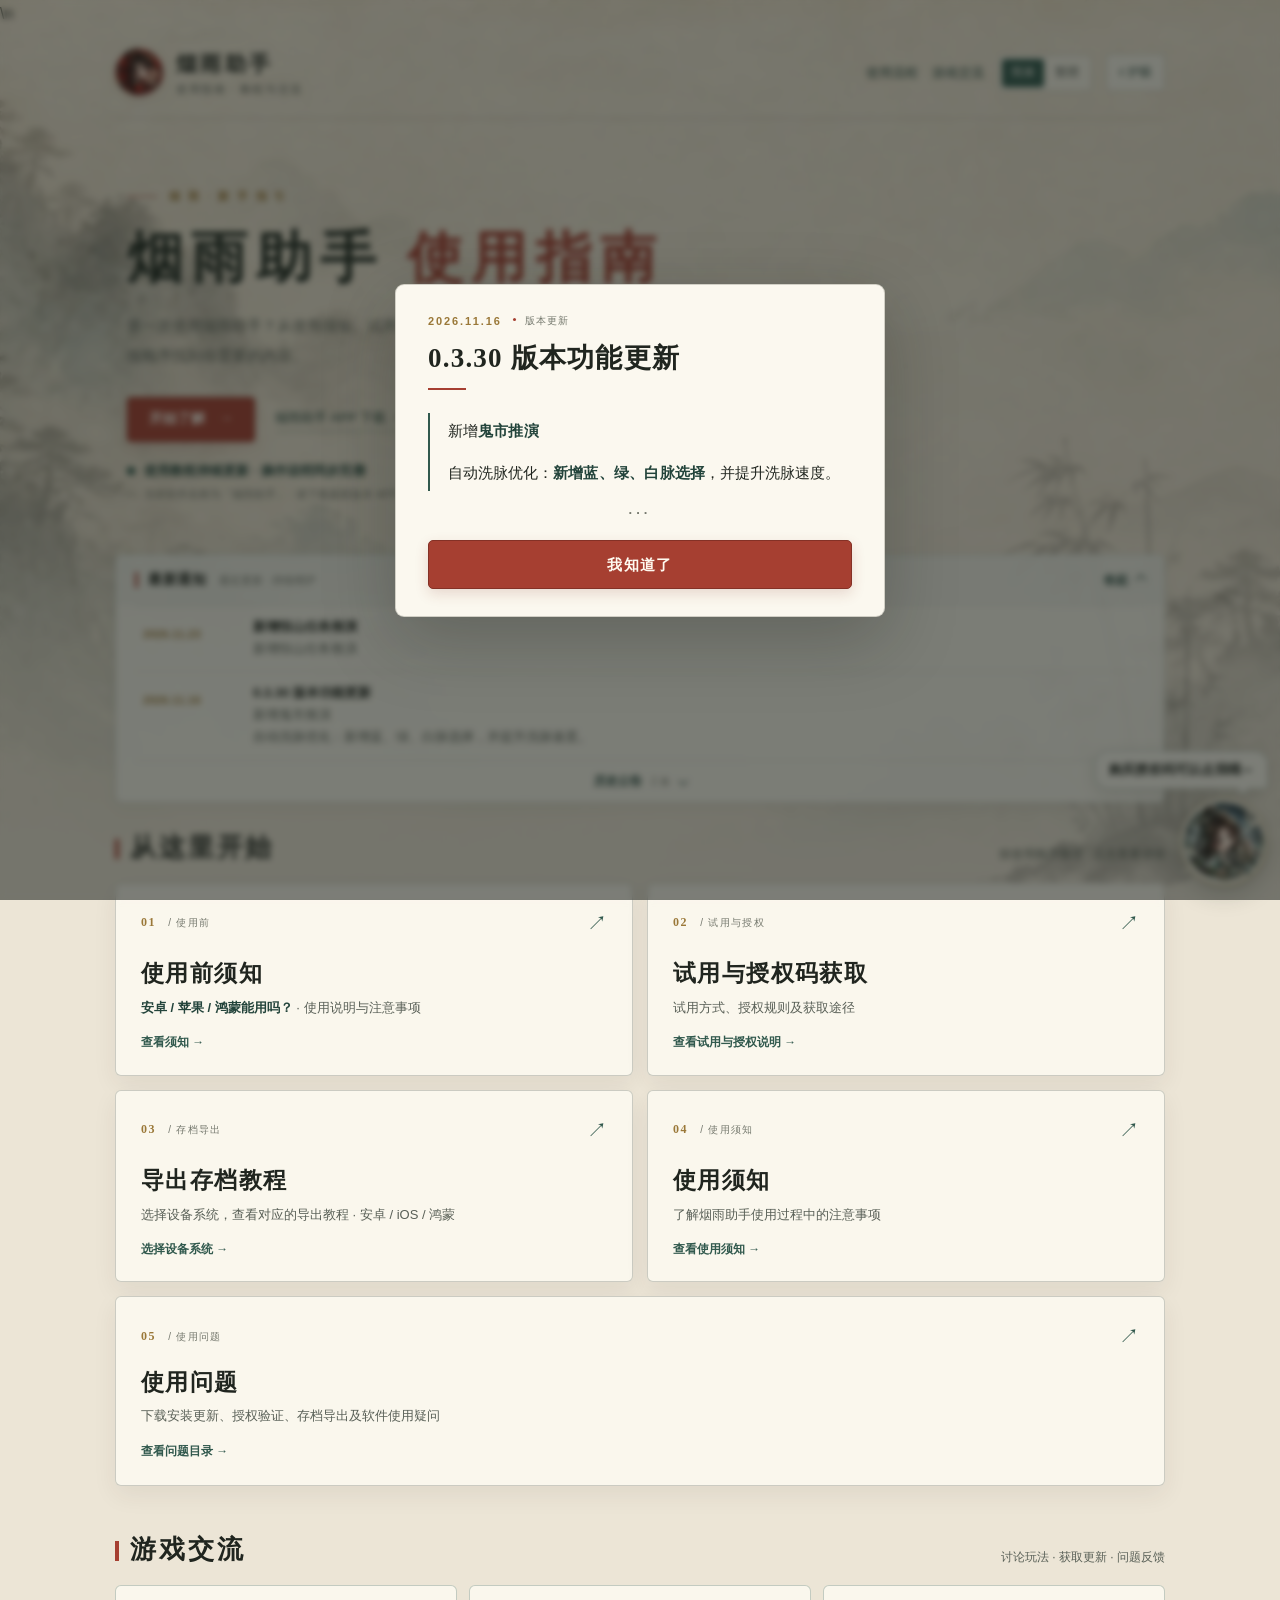
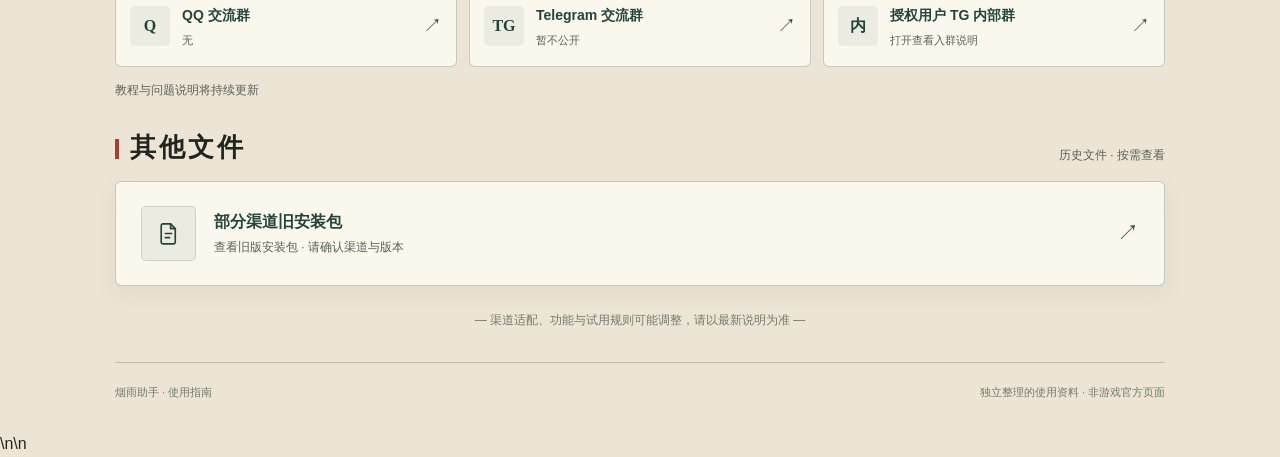
==== commit 187c5dcd: "Publish the adaptive guide player with 720p as default" ====
--- a/index.html
+++ b/index.html
@@ -57,7 +57,7 @@
 <section aria-labelledby="flowTitle" class="flow-section" id="start">
 <div class="section-head"><h2 id="flowTitle">从这里开始</h2><p>按使用顺序整理 · 点击查看详情</p></div>
 <div class="card-grid">
-<a class="nav-card nav-card-link" href="https://yygx-guide.github.io/intro.html" data-config-href="introUrl" data-page-external>
+<a class="nav-card nav-card-link" href="./intro.html" data-config-href="introUrl" data-page-external>
   <span class="card-head"><span class="num">01 <i>/ 使用前</i></span><span class="card-arrow">↗</span></span>
   <span class="card-title">使用前须知</span>
   <span class="card-desc"><strong style="color:var(--pine-deep);font-weight:700;">安卓 / 苹果 / 鸿蒙能用吗？</strong> · 使用说明与注意事项</span>
@@ -271,7 +271,7 @@
     </div>
   </div>
 </dialog>
-<script src="config.js?v=20261122-nav-direct"></script><script src="lang-map.js?v=20261122-nav-direct"></script><script src="script.js?v=20261122-nav-direct"></script>
+<script src="config.js?v=20261128-player"></script><script src="lang-map.js?v=20261122-nav-direct"></script><script src="script.js?v=20261128-player"></script>
 <style>
 /* 导航卡片按压反馈与整页切换 */
 .nav-card{cursor:pointer;text-decoration:none;-webkit-tap-highlight-color:transparent}
--- a/guide-page.css
+++ b/guide-page.css
@@ -59,6 +59,15 @@
 .guide-question p:last-child{margin-bottom:0}
 .guide-video-intro,.guide-video-topics{margin:0 0 5px;color:var(--muted);font-size:13px;line-height:1.8}
 .guide-video-topics{margin-bottom:14px;color:var(--muted-light)}
+.guide-video{display:block;width:min(100%,760px);height:auto;aspect-ratio:16/9;border-radius:6px;background:#171a18}
+.guide-video-quality:not([hidden]){display:flex;align-items:center;gap:8px;margin-top:10px;color:var(--muted);font-size:13px}
+.guide-video-quality select{padding:6px 10px;border:1px solid var(--line);border-radius:6px;background:var(--paper);color:var(--ink);font:inherit}
+.guide-video-quality select:focus-visible{outline:2px solid var(--pine);outline-offset:2px}
+.guide-video-fallback{margin:12px 0 0;color:var(--muted);font-size:13px;line-height:1.8}
+.guide-video-external{display:inline-flex;align-items:baseline;gap:.34em;margin-inline:3px;color:var(--pine);font-weight:700;text-decoration:underline;text-underline-offset:.24em}
+.guide-video-external:hover{color:var(--ink)}
+.guide-video-external:focus-visible{outline:2px solid var(--pine);outline-offset:3px;border-radius:2px}
+.guide-video-external span{font-size:.88em}
 .guide-video-placeholder{width:min(100%,760px);aspect-ratio:16/9;gap:8px;padding:20px}
 .placeholder-play{display:grid;place-items:center;width:54px;height:54px;padding-left:4px;border:1px solid rgba(49,89,77,.3);border-radius:50%;color:var(--pine);font-size:18px}
 .guide-video-placeholder strong{font-size:14px}
--- a/shop-float.css
+++ b/shop-float.css
@@ -1,129 +1,19 @@
 /* 烟雨助手全站闲鱼购买悬浮入口：沿用主站宣纸、松绿与古铜配色。 */
-.shop-float{
-  --shop-float-bubble-bg:rgba(251,248,239,.97);
-  --shop-float-bubble-ink:var(--ink,#20251f);
-  --shop-float-bubble-line:rgba(49,89,77,.28);
-  position:fixed;
-  z-index:120;
-  right:18px;
-  right:max(12px,env(safe-area-inset-right,0px));
-  bottom:18px;
-  bottom:max(14px,env(safe-area-inset-bottom,0px));
-  display:flex;
-  flex-direction:column;
-  align-items:flex-end;
-  gap:9px;
-  max-width:calc(100vw - 24px);
-  pointer-events:none;
-  font-family:inherit;
-}
-.shop-float__bubble,
-.shop-float__avatar-link{pointer-events:auto;-webkit-tap-highlight-color:transparent}
-.shop-float__bubble{
-  position:relative;
-  display:inline-flex;
-  align-items:center;
-  justify-content:center;
-  min-height:38px;
-  max-width:calc(100vw - 34px);
-  padding:8px 13px;
-  border:1px solid var(--shop-float-bubble-line);
-  border-radius:14px 14px 4px 14px;
-  background:var(--shop-float-bubble-bg);
-  color:var(--shop-float-bubble-ink);
-  box-shadow:0 5px 18px rgba(48,43,33,.13),inset 0 1px 0 rgba(255,255,255,.72);
-  font-size:13px;
-  font-weight:650;
-  line-height:1.45;
-  letter-spacing:.015em;
-  text-decoration:none;
-  white-space:nowrap;
-  transition:transform .2s ease,border-color .2s ease,box-shadow .2s ease;
-  animation:shop-float-bubble-in .65s cubic-bezier(.2,.75,.25,1) both;
-}
-.shop-float__bubble::after{
-  content:"";
-  position:absolute;
-  right:19px;
-  bottom:-5px;
-  width:9px;
-  height:9px;
-  background:var(--shop-float-bubble-bg);
-  border-right:1px solid var(--shop-float-bubble-line);
-  border-bottom:1px solid var(--shop-float-bubble-line);
-  transform:rotate(45deg);
-}
-.shop-float__avatar-link{
-  display:grid;
-  place-items:center;
-  width:88px;
-  height:88px;
-  padding:3px;
-  overflow:hidden;
-  border:1.5px solid rgba(154,120,56,.68);
-  border-radius:50%;
-  background:linear-gradient(145deg,#fffdf6 0%,#e8dfca 100%);
-  box-shadow:0 8px 24px rgba(40,48,40,.22),0 2px 5px rgba(40,48,40,.12),inset 0 1px 1px rgba(255,255,255,.9);
-  text-decoration:none;
-  transform:translateZ(0);
-  animation:shop-float-orb 4.8s ease-in-out infinite;
-  transition:transform .22s ease,box-shadow .22s ease;
-}
-.shop-float__avatar{
-  display:block;
-  width:100%;
-  height:100%;
-  border-radius:50%;
-  object-fit:cover;
-  object-position:center;
-}
-.shop-float__bubble:hover{
-  transform:translateY(-2px);
-  border-color:rgba(49,89,77,.58);
-  box-shadow:0 8px 22px rgba(48,43,33,.17);
-}
-.shop-float__avatar-link:hover{
-  transform:translateY(-3px) scale(1.035);
-  box-shadow:0 12px 28px rgba(40,48,40,.25),0 2px 6px rgba(40,48,40,.13),inset 0 1px 1px rgba(255,255,255,.9);
-  animation-play-state:paused;
-}
-.shop-float__bubble:focus-visible,
-.shop-float__avatar-link:focus-visible{
-  outline:3px solid rgba(49,89,77,.72);
-  outline-offset:4px;
-}
-html[data-theme="care"] .shop-float{
-  --shop-float-bubble-bg:rgba(37,43,42,.96);
-  --shop-float-bubble-ink:#e1e7df;
-  --shop-float-bubble-line:rgba(159,197,184,.38);
-}
-html[data-theme="care"] .shop-float__bubble{
-  box-shadow:0 6px 20px rgba(0,0,0,.28),inset 0 1px 0 rgba(255,255,255,.06);
-}
-html[data-theme="care"] .shop-float__avatar-link{
-  border-color:rgba(177,194,166,.76);
-  background:linear-gradient(145deg,#e7e6d8 0%,#aebcaf 100%);
-  box-shadow:0 8px 24px rgba(0,0,0,.34),0 2px 5px rgba(0,0,0,.2);
-}
-@keyframes shop-float-orb{
-  0%,100%{transform:translateY(0)}
-  50%{transform:translateY(-4px)}
-}
-@keyframes shop-float-bubble-in{
-  from{opacity:0;transform:translateY(7px) scale(.97)}
-  to{opacity:1;transform:translateY(0) scale(1)}
-}
-@media(max-width:700px){
-  .shop-float{right:12px;right:max(10px,env(safe-area-inset-right,0px));bottom:14px;bottom:max(12px,env(safe-area-inset-bottom,0px));gap:7px}
-  .shop-float__avatar-link{width:72px;height:72px;padding:2.5px}
-  .shop-float__bubble{min-height:34px;padding:7px 10px;font-size:12px;border-radius:12px 12px 4px 12px}
-  .shop-float__bubble::after{right:16px}
-}
-@media(max-width:360px){
-  .shop-float__avatar-link{width:66px;height:66px}
-  .shop-float__bubble{font-size:11px;padding:6px 9px}
-}
-@media(prefers-reduced-motion:reduce){
-  .shop-float__avatar-link,.shop-float__bubble{animation:none!important;transition:none!important}
-}
+.shop-float{--shop-float-bubble-bg:rgba(251,248,239,.97);--shop-float-bubble-ink:var(--ink,#20251f);--shop-float-bubble-line:rgba(49,89,77,.28);position:fixed;z-index:120;right:18px;right:max(12px,env(safe-area-inset-right,0px));bottom:18px;bottom:max(14px,env(safe-area-inset-bottom,0px));display:flex;flex-direction:column;align-items:flex-end;gap:9px;max-width:calc(100vw - 24px);pointer-events:none;font-family:inherit}
+.shop-float__bubble,.shop-float__avatar-link{pointer-events:auto;-webkit-tap-highlight-color:transparent}
+.shop-float__bubble{position:relative;display:inline-flex;align-items:center;justify-content:center;min-height:38px;max-width:calc(100vw - 34px);padding:8px 13px;border:1px solid var(--shop-float-bubble-line);border-radius:14px 14px 4px 14px;background:var(--shop-float-bubble-bg);color:var(--shop-float-bubble-ink);box-shadow:0 5px 18px rgba(48,43,33,.13),inset 0 1px 0 rgba(255,255,255,.72);font-size:13px;font-weight:650;line-height:1.45;letter-spacing:.015em;text-decoration:none;white-space:nowrap;transition:transform .2s ease,border-color .2s ease,box-shadow .2s ease;animation:shop-float-bubble-in .65s cubic-bezier(.2,.75,.25,1) both}
+.shop-float__bubble::after{content:"";position:absolute;right:19px;bottom:-5px;width:9px;height:9px;background:var(--shop-float-bubble-bg);border-right:1px solid var(--shop-float-bubble-line);border-bottom:1px solid var(--shop-float-bubble-line);transform:rotate(45deg)}
+.shop-float__avatar-link{display:grid;place-items:center;width:88px;height:88px;padding:3px;overflow:hidden;border:1.5px solid rgba(154,120,56,.68);border-radius:50%;background:linear-gradient(145deg,#fffdf6 0%,#e8dfca 100%);box-shadow:0 8px 24px rgba(40,48,40,.22),0 2px 5px rgba(40,48,40,.12),inset 0 1px 1px rgba(255,255,255,.9);text-decoration:none;transform:translateZ(0);animation:shop-float-orb 4.8s ease-in-out infinite;transition:transform .22s ease,box-shadow .22s ease}
+.shop-float__avatar{display:block;width:100%;height:100%;border-radius:50%;object-fit:cover;object-position:center}
+.shop-float__bubble:hover{transform:translateY(-2px);border-color:rgba(49,89,77,.58);box-shadow:0 8px 22px rgba(48,43,33,.17)}
+.shop-float__avatar-link:hover{transform:translateY(-3px) scale(1.035);box-shadow:0 12px 28px rgba(40,48,40,.25),0 2px 6px rgba(40,48,40,.13),inset 0 1px 1px rgba(255,255,255,.9);animation-play-state:paused}
+.shop-float__bubble:focus-visible,.shop-float__avatar-link:focus-visible{outline:3px solid rgba(49,89,77,.72);outline-offset:4px}
+html[data-theme="care"] .shop-float{--shop-float-bubble-bg:rgba(37,43,42,.96);--shop-float-bubble-ink:#e1e7df;--shop-float-bubble-line:rgba(159,197,184,.38)}
+html[data-theme="care"] .shop-float__bubble{box-shadow:0 6px 20px rgba(0,0,0,.28),inset 0 1px 0 rgba(255,255,255,.06)}
+html[data-theme="care"] .shop-float__avatar-link{border-color:rgba(177,194,166,.76);background:linear-gradient(145deg,#e7e6d8 0%,#aebcaf 100%);box-shadow:0 8px 24px rgba(0,0,0,.34),0 2px 5px rgba(0,0,0,.2)}
+@keyframes shop-float-orb{0%,100%{transform:translateY(0)}50%{transform:translateY(-4px)}}
+@keyframes shop-float-bubble-in{from{opacity:0;transform:translateY(7px) scale(.97)}to{opacity:1;transform:translateY(0) scale(1)}}
+@media(max-width:700px){.shop-float{right:12px;right:max(10px,env(safe-area-inset-right,0px));bottom:14px;bottom:max(12px,env(safe-area-inset-bottom,0px));gap:7px}.shop-float__avatar-link{width:72px;height:72px;padding:2.5px}.shop-float__bubble{min-height:34px;padding:7px 10px;font-size:12px;border-radius:12px 12px 4px 12px}.shop-float__bubble::after{right:16px}}
+@media(max-width:360px){.shop-float__avatar-link{width:66px;height:66px}.shop-float__bubble{font-size:11px;padding:6px 9px}}
+@media(prefers-reduced-motion:reduce){.shop-float__avatar-link,.shop-float__bubble{animation:none!important;transition:none!important}}
 @media print{.shop-float{display:none!important}}
